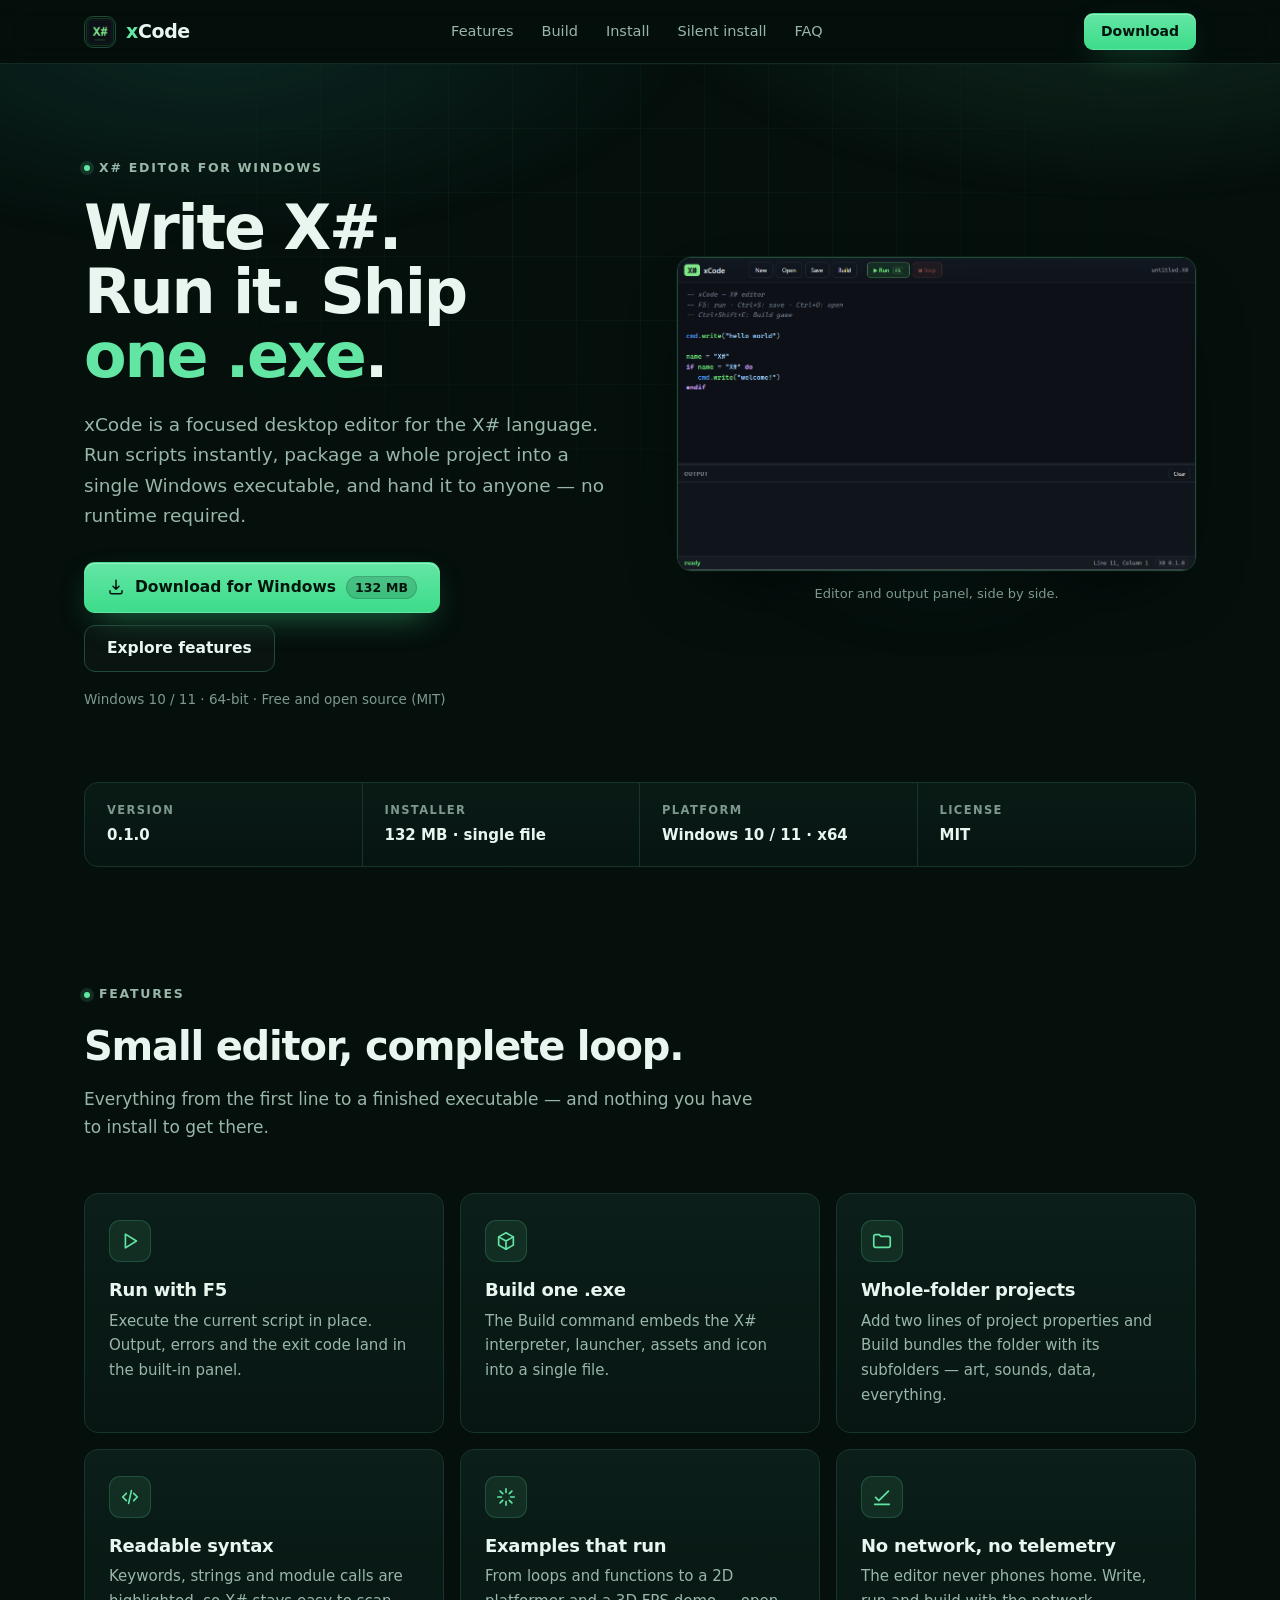
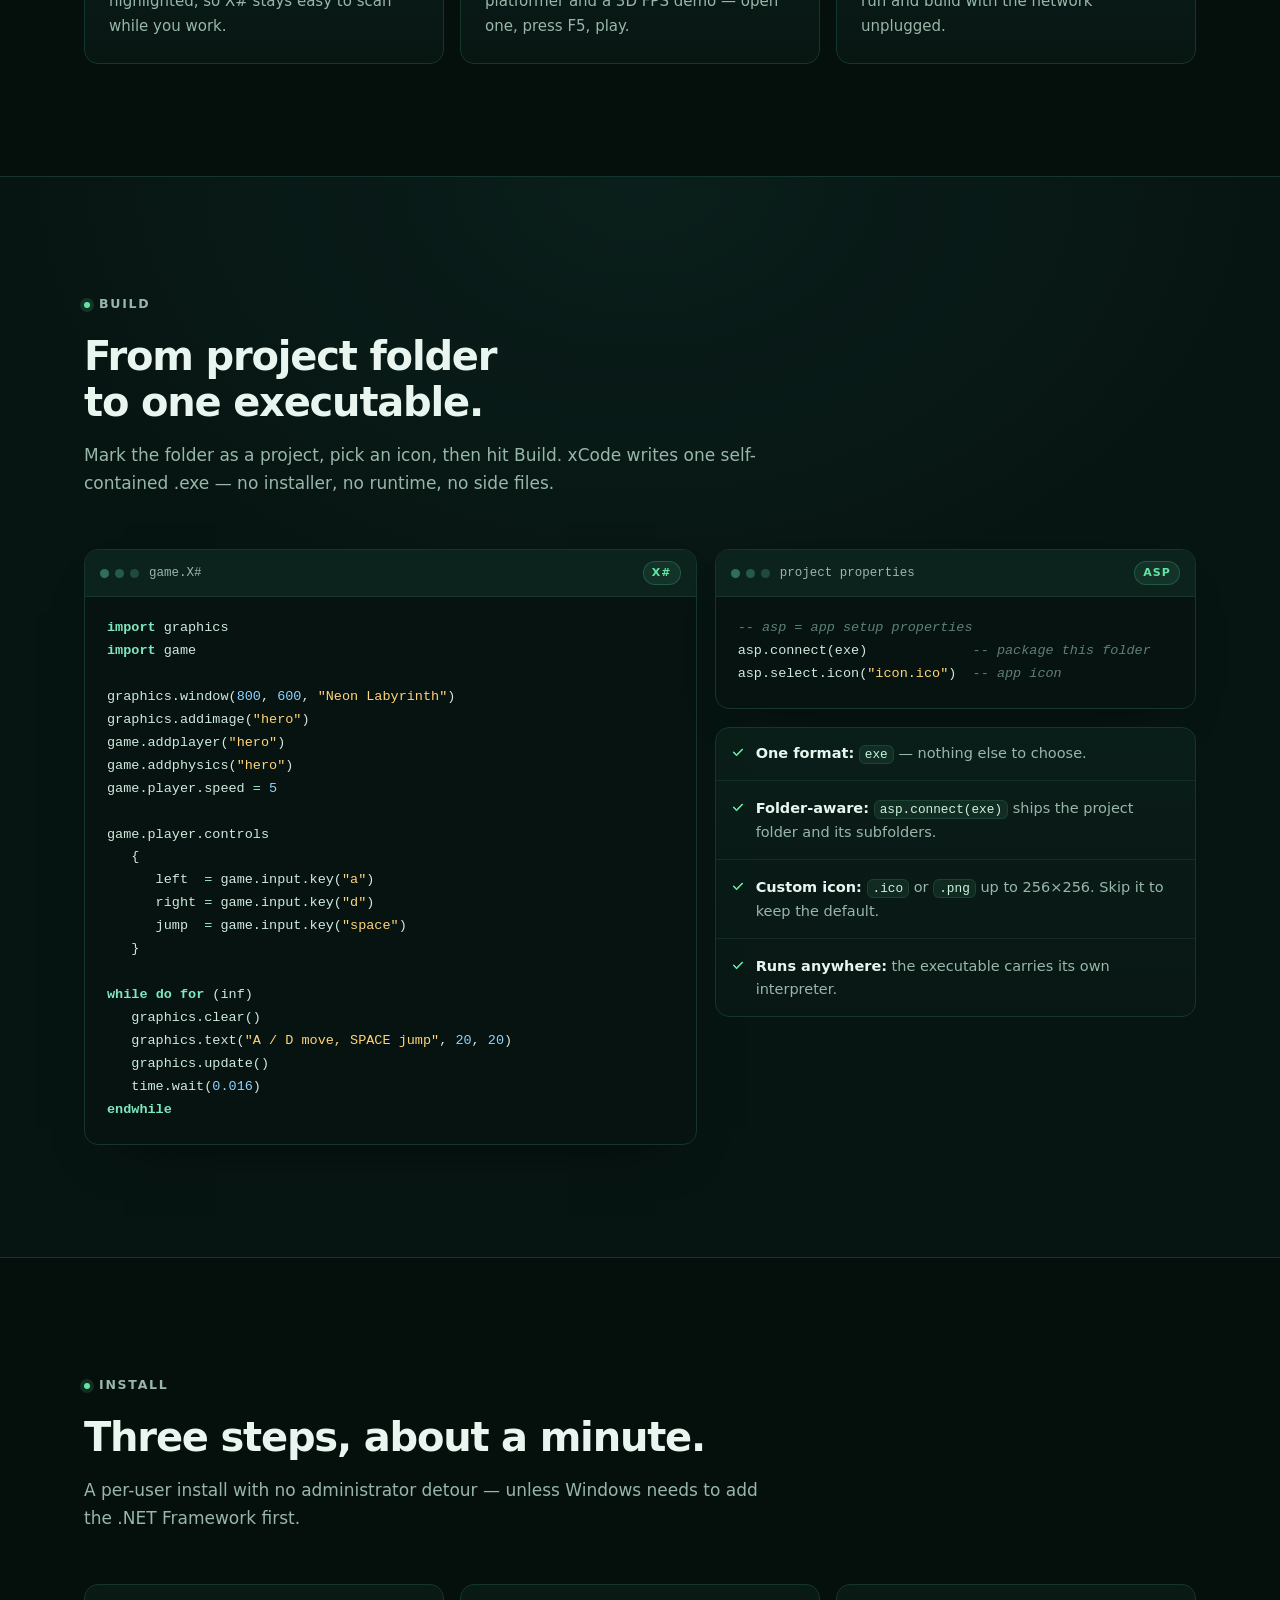
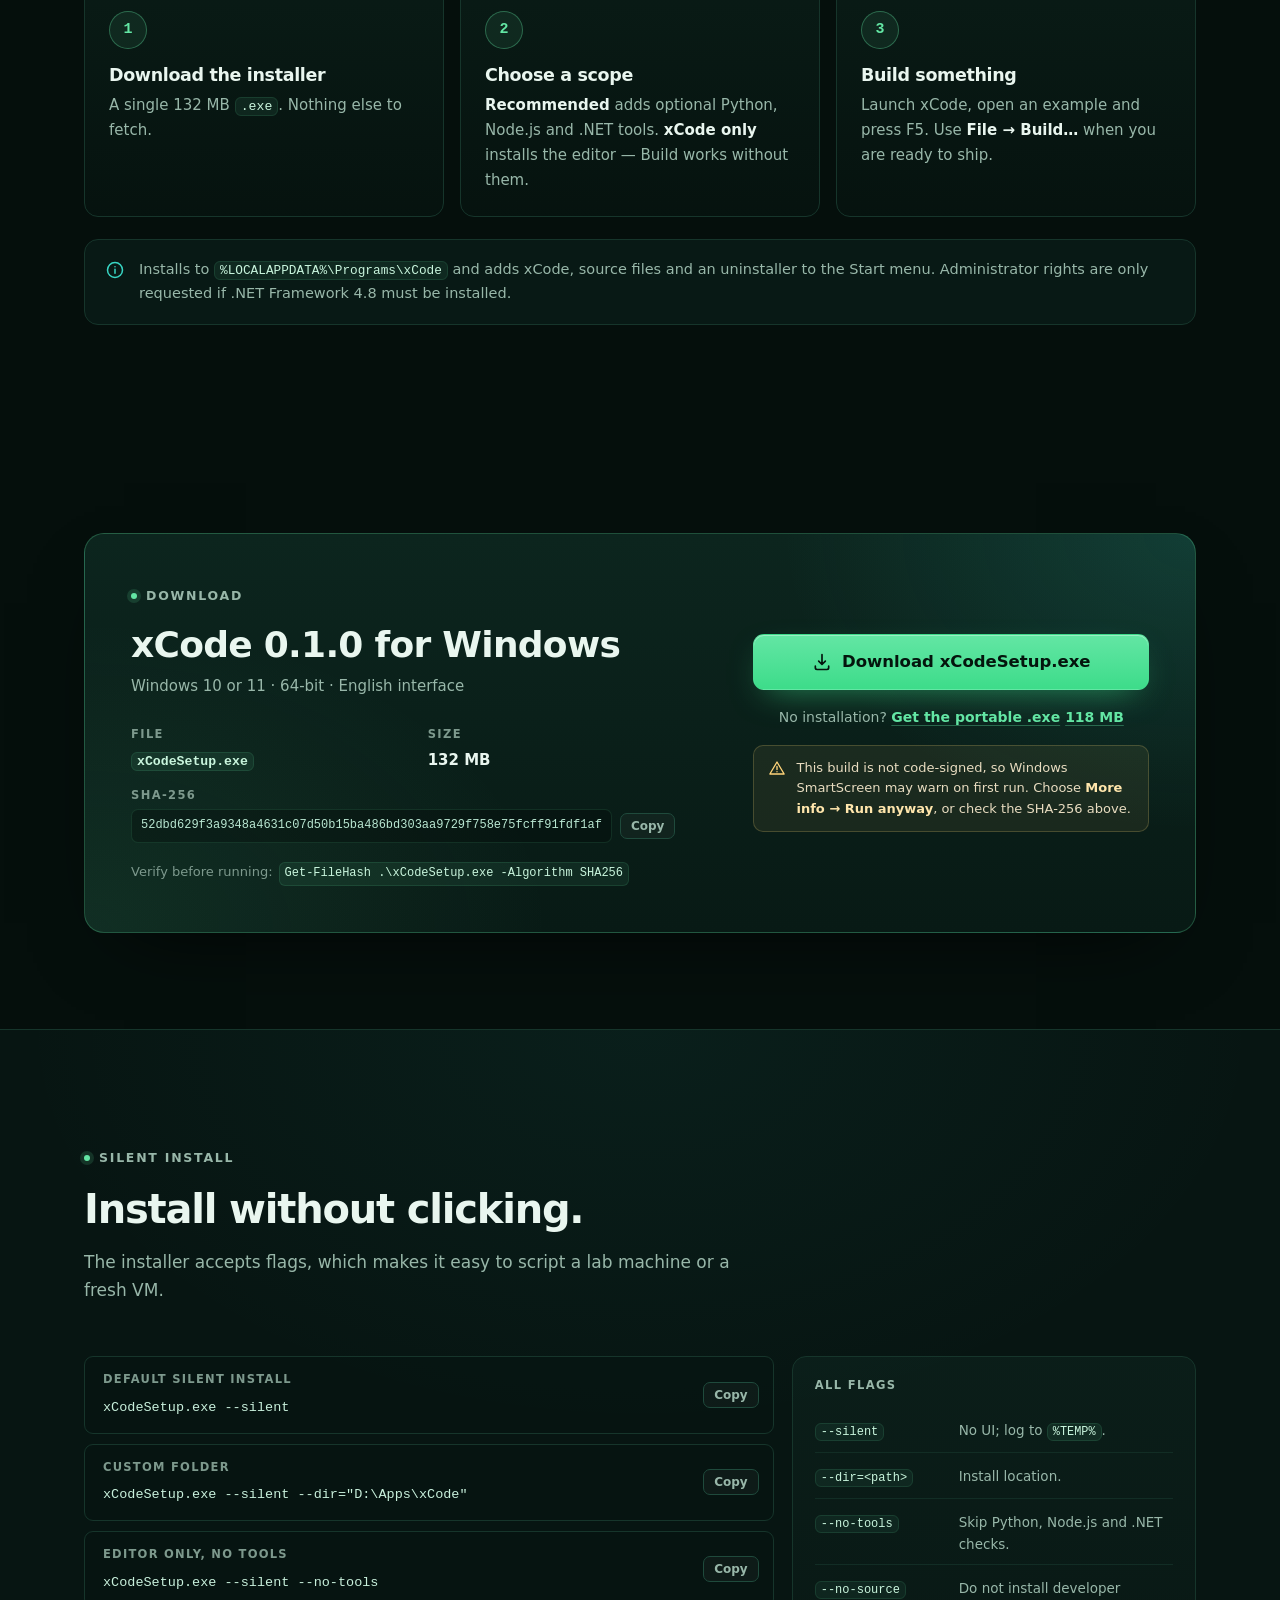
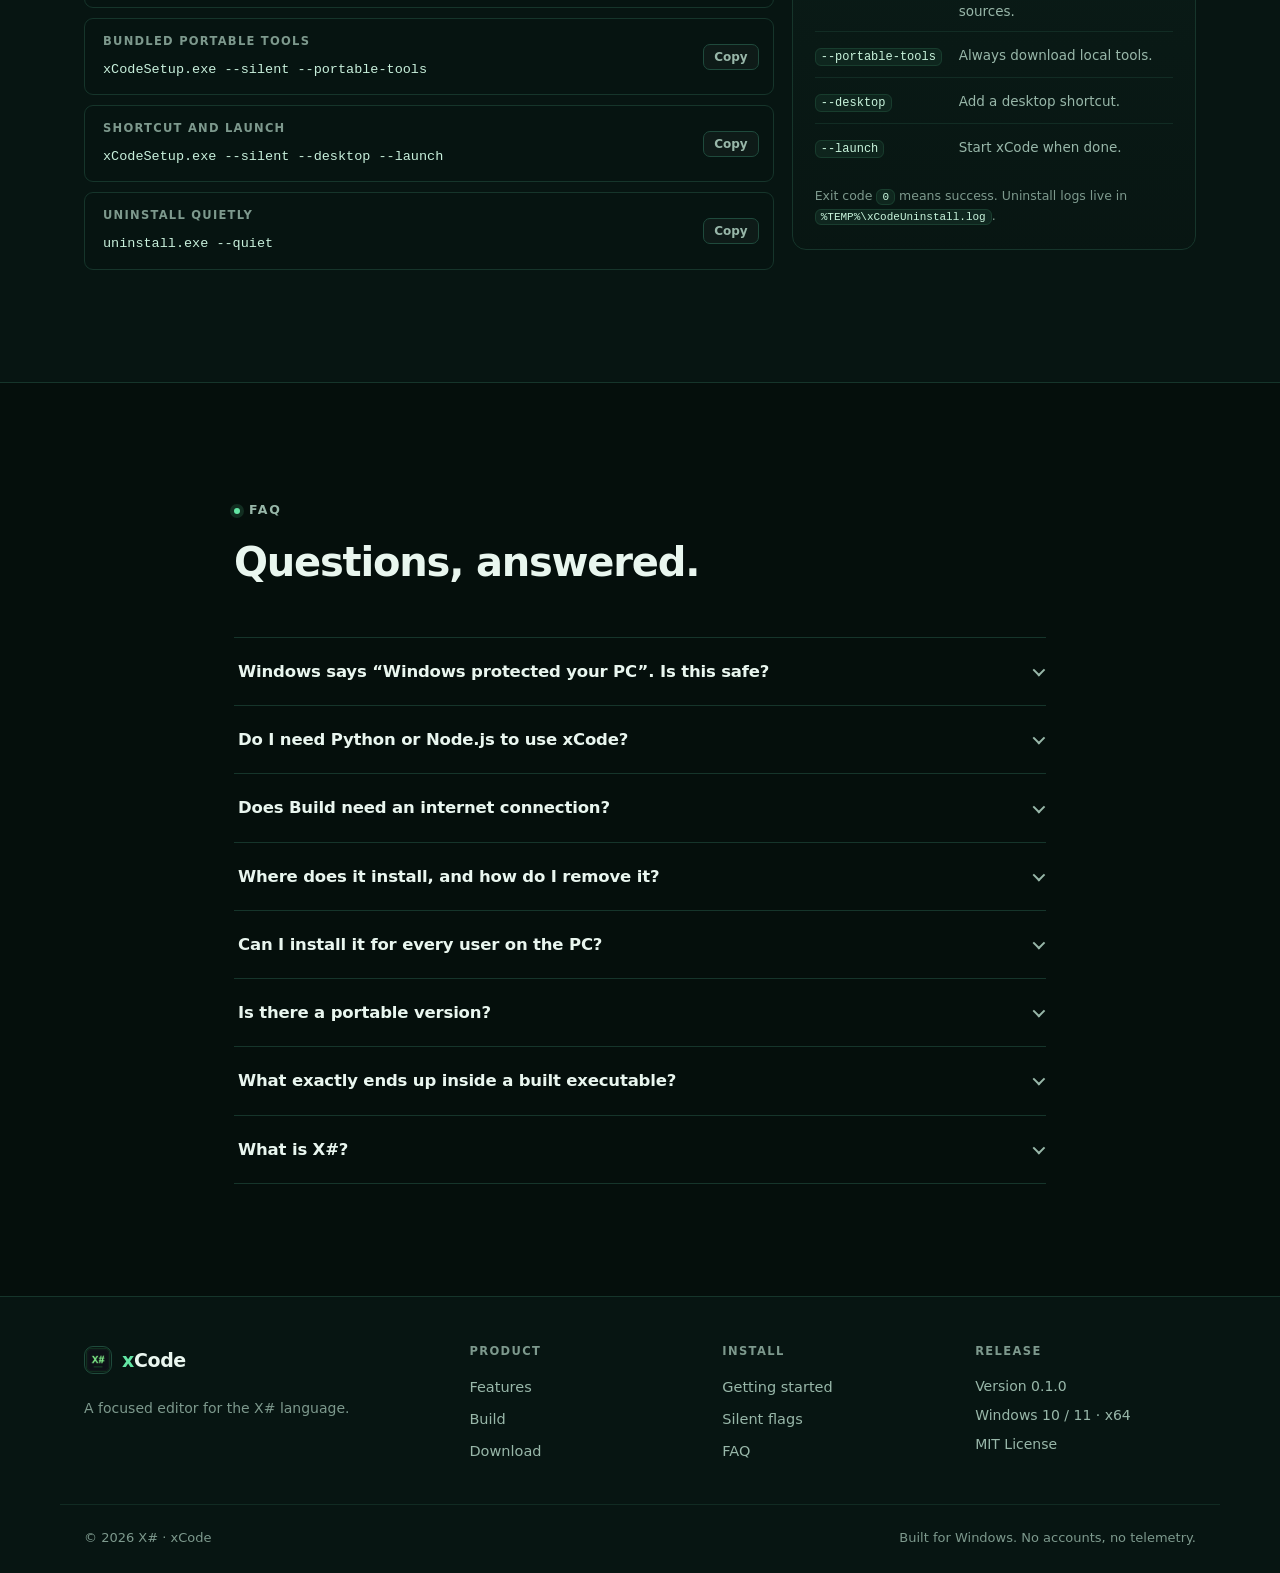
==== index.html @ 70f5d79a "xCode download site" ====
<!doctype html>
<html lang="en">
<head>
<meta charset="utf-8">
<meta name="viewport" content="width=device-width, initial-scale=1">
<title>xCode — The X# editor for Windows</title>
<meta name="description" content="xCode is a focused desktop editor for the X# language. Run scripts instantly and build a whole project into one self-contained Windows executable.">
<meta name="theme-color" content="#050f0c">
<meta name="color-scheme" content="dark">
<!-- Update these two values with every release; the page uses them when /api/release is not available. -->
<meta name="xcode-version" content="0.1.0">
<meta name="xcode-sha256" content="52dbd629f3a9348a4631c07d50b15ba486bd303aa9729f758e75fcff91fdf1af">
<meta property="og:type" content="website">
<meta property="og:title" content="xCode — The X# editor for Windows">
<meta property="og:description" content="Write X#. Run it. Ship one .exe. A focused editor with instant run, syntax highlighting and single-file builds.">
<meta property="og:image" content="https://xxmomentum12.github.io/xcode-site/assets/screenshot.png">
<meta property="og:url" content="https://xxmomentum12.github.io/xcode-site/">
<meta name="twitter:card" content="summary_large_image">
<link rel="icon" href="assets/icon.png" type="image/png">
<link rel="stylesheet" href="assets/styles.css">
<script src="assets/site.js" defer></script>
</head>
<body>
<a class="skip-link" href="#main">Skip to content</a>

<header class="site-header" id="top">
  <div class="wrap header-inner">
    <a class="brand" href="#top" aria-label="xCode, back to top">
      <img src="assets/icon.png" width="32" height="32" alt="" class="brand-icon">
      <span class="brand-name"><span class="brand-accent">x</span>Code</span>
    </a>

    <nav class="site-nav" id="site-nav" aria-label="Main">
      <a href="#features">Features</a>
      <a href="#build">Build</a>
      <a href="#install">Install</a>
      <a href="#cli">Silent install</a>
      <a href="#faq">FAQ</a>
    </nav>

    <div class="header-actions">
      <a class="btn btn-primary btn-small" href="#download">Download</a>
      <button class="nav-toggle" type="button" aria-expanded="false" aria-controls="site-nav" aria-label="Open menu">
        <svg width="22" height="22" viewBox="0 0 24 24" fill="none" stroke="currentColor" stroke-width="2" stroke-linecap="round" aria-hidden="true">
          <path d="M4 7h16M4 12h16M4 17h16"/>
        </svg>
      </button>
    </div>
  </div>
</header>

<main id="main">

  <section class="hero">
    <div class="hero-glow" aria-hidden="true"></div>
    <div class="wrap hero-grid">
      <div class="hero-copy">
        <p class="eyebrow"><span class="dot"></span> X# editor for Windows</p>
        <h1>Write X#. Run it. Ship <span class="accent">one .exe</span>.</h1>
        <p class="lede">
          xCode is a focused desktop editor for the X# language. Run scripts instantly,
          package a whole project into a single Windows executable, and hand it to
          anyone — no runtime required.
        </p>
        <div class="hero-actions">
          <a class="btn btn-primary" href="#download">
            <svg width="18" height="18" viewBox="0 0 24 24" fill="none" stroke="currentColor" stroke-width="2" stroke-linecap="round" stroke-linejoin="round" aria-hidden="true">
              <path d="M12 3v12m0 0 4-4m-4 4-4-4M4 17v2a2 2 0 0 0 2 2h12a2 2 0 0 0 2-2v-2"/>
            </svg>
            Download for Windows
            <span class="btn-meta" data-size="installer">132 MB</span>
          </a>
          <a class="btn btn-ghost" href="#features">Explore features</a>
        </div>
        <p class="hero-note">
          Windows 10 / 11 · 64-bit · Free and open source (MIT)
        </p>
      </div>

      <figure class="hero-visual">
        <img src="assets/screenshot.png?v=2" width="1083" height="655"
             alt="The xCode editor window with a script and the output panel">
        <figcaption>Editor and output panel, side by side.</figcaption>
      </figure>
    </div>

    <div class="wrap">
      <dl class="meta-strip">
        <div>
          <dt>Version</dt>
          <dd data-version>0.1.0</dd>
        </div>
        <div>
          <dt>Installer</dt>
          <dd><span data-size="installer">132 MB</span> · single file</dd>
        </div>
        <div>
          <dt>Platform</dt>
          <dd>Windows 10 / 11 · x64</dd>
        </div>
        <div>
          <dt>License</dt>
          <dd>MIT</dd>
        </div>
      </dl>
    </div>
  </section>

  <section class="section" id="features">
    <div class="wrap">
      <div class="section-head reveal">
        <p class="eyebrow"><span class="dot"></span> Features</p>
        <h2>Small editor, complete loop.</h2>
        <p class="section-sub">
          Everything from the first line to a finished executable — and nothing you
          have to install to get there.
        </p>
      </div>

      <div class="feature-grid">
        <article class="card reveal">
          <span class="card-icon" aria-hidden="true">
            <svg width="22" height="22" viewBox="0 0 24 24" fill="none" stroke="currentColor" stroke-width="1.8" stroke-linecap="round" stroke-linejoin="round">
              <path d="M7 4.5v15l12-7.5-12-7.5Z"/>
            </svg>
          </span>
          <h3>Run with F5</h3>
          <p>Execute the current script in place. Output, errors and the exit code land in the built-in panel.</p>
        </article>

        <article class="card reveal">
          <span class="card-icon" aria-hidden="true">
            <svg width="22" height="22" viewBox="0 0 24 24" fill="none" stroke="currentColor" stroke-width="1.8" stroke-linecap="round" stroke-linejoin="round">
              <path d="m12 3 8 4.5v9L12 21l-8-4.5v-9L12 3Z"/>
              <path d="m4 7.5 8 4.5 8-4.5M12 12v9"/>
            </svg>
          </span>
          <h3>Build one .exe</h3>
          <p>The Build command embeds the X# interpreter, launcher, assets and icon into a single file.</p>
        </article>

        <article class="card reveal">
          <span class="card-icon" aria-hidden="true">
            <svg width="22" height="22" viewBox="0 0 24 24" fill="none" stroke="currentColor" stroke-width="1.8" stroke-linecap="round" stroke-linejoin="round">
              <path d="M3 7a2 2 0 0 1 2-2h4l2 2h8a2 2 0 0 1 2 2v8a2 2 0 0 1-2 2H5a2 2 0 0 1-2-2V7Z"/>
            </svg>
          </span>
          <h3>Whole-folder projects</h3>
          <p>Add two lines of project properties and Build bundles the folder with its subfolders — art, sounds, data, everything.</p>
        </article>

        <article class="card reveal">
          <span class="card-icon" aria-hidden="true">
            <svg width="22" height="22" viewBox="0 0 24 24" fill="none" stroke="currentColor" stroke-width="1.8" stroke-linecap="round" stroke-linejoin="round">
              <path d="m8 8-4 4 4 4M16 8l4 4-4 4M13.5 5l-3 14"/>
            </svg>
          </span>
          <h3>Readable syntax</h3>
          <p>Keywords, strings and module calls are highlighted, so X# stays easy to scan while you work.</p>
        </article>

        <article class="card reveal">
          <span class="card-icon" aria-hidden="true">
            <svg width="22" height="22" viewBox="0 0 24 24" fill="none" stroke="currentColor" stroke-width="1.8" stroke-linecap="round" stroke-linejoin="round">
              <path d="M12 3v4M12 17v4M3 12h4M17 12h4M5.6 5.6l2.8 2.8M15.6 15.6l2.8 2.8M18.4 5.6l-2.8 2.8M8.4 15.6l-2.8 2.8"/>
            </svg>
          </span>
          <h3>Examples that run</h3>
          <p>From loops and functions to a 2D platformer and a 3D FPS demo — open one, press F5, play.</p>
        </article>

        <article class="card reveal">
          <span class="card-icon" aria-hidden="true">
            <svg width="22" height="22" viewBox="0 0 24 24" fill="none" stroke="currentColor" stroke-width="1.8" stroke-linecap="round" stroke-linejoin="round">
              <path d="M5 12.5 8.5 16 19 5.5"/>
              <path d="M4 20h16"/>
            </svg>
          </span>
          <h3>No network, no telemetry</h3>
          <p>The editor never phones home. Write, run and build with the network unplugged.</p>
        </article>
      </div>
    </div>
  </section>

  <section class="section section-alt" id="build">
    <div class="wrap">
      <div class="section-head reveal">
        <p class="eyebrow"><span class="dot"></span> Build</p>
        <h2>From project folder to one executable.</h2>
        <p class="section-sub">
          Mark the folder as a project, pick an icon, then hit Build. xCode writes one
          self-contained .exe — no installer, no runtime, no side files.
        </p>
      </div>

      <div class="build-grid">
        <div class="code-pane reveal">
          <div class="code-head">
            <span class="code-dots" aria-hidden="true"><i></i><i></i><i></i></span>
            <span class="code-name">game.X#</span>
            <span class="code-tag">X#</span>
          </div>
<pre class="code"><code><span class="tok-kw">import</span> graphics
<span class="tok-kw">import</span> game

graphics.window(<span class="tok-num">800</span>, <span class="tok-num">600</span>, <span class="tok-str">"Neon Labyrinth"</span>)
graphics.addimage(<span class="tok-str">"hero"</span>)
game.addplayer(<span class="tok-str">"hero"</span>)
game.addphysics(<span class="tok-str">"hero"</span>)
game.player.speed <span class="tok-op">=</span> <span class="tok-num">5</span>

game.player.controls
   {
      left  <span class="tok-op">=</span> game.input.key(<span class="tok-str">"a"</span>)
      right <span class="tok-op">=</span> game.input.key(<span class="tok-str">"d"</span>)
      jump  <span class="tok-op">=</span> game.input.key(<span class="tok-str">"space"</span>)
   }

<span class="tok-kw">while</span> <span class="tok-kw">do</span> <span class="tok-kw">for</span> (inf)
   graphics.clear()
   graphics.text(<span class="tok-str">"A / D move, SPACE jump"</span>, <span class="tok-num">20</span>, <span class="tok-num">20</span>)
   graphics.update()
   time.wait(<span class="tok-num">0.016</span>)
<span class="tok-kw">endwhile</span></code></pre>
        </div>

        <div class="build-side">
          <div class="code-pane reveal">
            <div class="code-head">
              <span class="code-dots" aria-hidden="true"><i></i><i></i><i></i></span>
              <span class="code-name">project properties</span>
              <span class="code-tag">asp</span>
            </div>
<pre class="code"><code><span class="tok-com">-- asp = app setup properties</span>
asp.connect(exe)             <span class="tok-com">-- package this folder</span>
asp.select.icon(<span class="tok-str">"icon.ico"</span>)  <span class="tok-com">-- app icon</span></code></pre>
          </div>

          <ul class="check-list reveal">
            <li><strong>One format:</strong> <code>exe</code> — nothing else to choose.</li>
            <li><strong>Folder-aware:</strong> <code>asp.connect(exe)</code> ships the project folder and its subfolders.</li>
            <li><strong>Custom icon:</strong> <code>.ico</code> or <code>.png</code> up to 256×256. Skip it to keep the default.</li>
            <li><strong>Runs anywhere:</strong> the executable carries its own interpreter.</li>
          </ul>
        </div>
      </div>
    </div>
  </section>

  <section class="section" id="install">
    <div class="wrap">
      <div class="section-head reveal">
        <p class="eyebrow"><span class="dot"></span> Install</p>
        <h2>Three steps, about a minute.</h2>
        <p class="section-sub">
          A per-user install with no administrator detour — unless Windows needs to add
          the .NET Framework first.
        </p>
      </div>

      <ol class="steps">
        <li class="step reveal">
          <span class="step-number">1</span>
          <h3>Download the installer</h3>
          <p>A single <span data-size="installer">132 MB</span> <code>.exe</code>. Nothing else to fetch.</p>
        </li>
        <li class="step reveal">
          <span class="step-number">2</span>
          <h3>Choose a scope</h3>
          <p><strong>Recommended</strong> adds optional Python, Node.js and .NET tools. <strong>xCode only</strong> installs the editor — Build works without them.</p>
        </li>
        <li class="step reveal">
          <span class="step-number">3</span>
          <h3>Build something</h3>
          <p>Launch xCode, open an example and press F5. Use <strong>File → Build…</strong> when you are ready to ship.</p>
        </li>
      </ol>

      <div class="callout reveal">
        <svg width="20" height="20" viewBox="0 0 24 24" fill="none" stroke="currentColor" stroke-width="1.8" stroke-linecap="round" stroke-linejoin="round" aria-hidden="true">
          <circle cx="12" cy="12" r="9"/>
          <path d="M12 11v5M12 8h.01"/>
        </svg>
        <p>
          Installs to <code>%LOCALAPPDATA%\Programs\xCode</code> and adds xCode,
          source files and an uninstaller to the Start menu. Administrator rights are
          only requested if .NET Framework 4.8 must be installed.
        </p>
      </div>
    </div>
  </section>

  <section class="section section-download" id="download">
    <div class="wrap">
      <div class="download-card reveal">
        <div class="download-main">
          <p class="eyebrow"><span class="dot"></span> Download</p>
          <h2>xCode <span data-version>0.1.0</span> for Windows</h2>
          <p class="download-sub">Windows 10 or 11 · 64-bit · English interface</p>

          <dl class="file-facts">
            <div>
              <dt>File</dt>
              <dd><code>xCodeSetup.exe</code></dd>
            </div>
            <div>
              <dt>Size</dt>
              <dd><span data-size="installer">132 MB</span></dd>
            </div>
            <div class="file-facts-wide">
              <dt>SHA-256</dt>
              <dd class="hash-row">
                <code id="sha-value" class="hash">Calculated by the local server…</code>
                <button class="copy" type="button" data-copy-target="sha-value" hidden>Copy</button>
              </dd>
            </div>
          </dl>

          <p class="verify">
            Verify before running:
            <code>Get-FileHash .\xCodeSetup.exe -Algorithm SHA256</code>
          </p>
        </div>

        <div class="download-actions">
          <a class="btn btn-primary btn-large" id="download-installer" href="https://github.com/xxmomentum12/xcode-site/releases/latest/download/xCodeSetup.exe" rel="noopener">
            <svg width="20" height="20" viewBox="0 0 24 24" fill="none" stroke="currentColor" stroke-width="2" stroke-linecap="round" stroke-linejoin="round" aria-hidden="true">
              <path d="M12 3v12m0 0 4-4m-4 4-4-4M4 17v2a2 2 0 0 0 2 2h12a2 2 0 0 0 2-2v-2"/>
            </svg>
            Download xCodeSetup.exe
          </a>
          <p class="download-alt">
            No installation?
            <a href="https://github.com/xxmomentum12/xcode-site/releases/latest/download/xCode-portable.exe" id="download-portable" rel="noopener">
              Get the portable .exe <span data-size="portable">118 MB</span>
            </a>
          </p>

          <div class="note note-warn">
            <svg width="18" height="18" viewBox="0 0 24 24" fill="none" stroke="currentColor" stroke-width="1.8" stroke-linecap="round" stroke-linejoin="round" aria-hidden="true">
              <path d="M12 4 2.5 20h19L12 4Z"/>
              <path d="M12 10v4M12 17h.01"/>
            </svg>
            <p>
              This build is not code-signed, so Windows SmartScreen may warn on first
              run. Choose <strong>More info → Run anyway</strong>, or check the SHA-256
              above.
            </p>
          </div>
        </div>
      </div>
    </div>
  </section>

  <section class="section section-alt" id="cli">
    <div class="wrap">
      <div class="section-head reveal">
        <p class="eyebrow"><span class="dot"></span> Silent install</p>
        <h2>Install without clicking.</h2>
        <p class="section-sub">
          The installer accepts flags, which makes it easy to script a lab machine or a
          fresh VM.
        </p>
      </div>

      <div class="cli-grid">
        <div class="cli-list reveal">
          <div class="cli-row">
            <div>
              <span class="cli-label">Default silent install</span>
              <code>xCodeSetup.exe --silent</code>
            </div>
            <button class="copy" type="button" data-copy="xCodeSetup.exe --silent">Copy</button>
          </div>
          <div class="cli-row">
            <div>
              <span class="cli-label">Custom folder</span>
              <code>xCodeSetup.exe --silent --dir="D:\Apps\xCode"</code>
            </div>
            <button class="copy" type="button" data-copy="xCodeSetup.exe --silent --dir=&quot;D:\Apps\xCode&quot;">Copy</button>
          </div>
          <div class="cli-row">
            <div>
              <span class="cli-label">Editor only, no tools</span>
              <code>xCodeSetup.exe --silent --no-tools</code>
            </div>
            <button class="copy" type="button" data-copy="xCodeSetup.exe --silent --no-tools">Copy</button>
          </div>
          <div class="cli-row">
            <div>
              <span class="cli-label">Bundled portable tools</span>
              <code>xCodeSetup.exe --silent --portable-tools</code>
            </div>
            <button class="copy" type="button" data-copy="xCodeSetup.exe --silent --portable-tools">Copy</button>
          </div>
          <div class="cli-row">
            <div>
              <span class="cli-label">Shortcut and launch</span>
              <code>xCodeSetup.exe --silent --desktop --launch</code>
            </div>
            <button class="copy" type="button" data-copy="xCodeSetup.exe --silent --desktop --launch">Copy</button>
          </div>
          <div class="cli-row">
            <div>
              <span class="cli-label">Uninstall quietly</span>
              <code>uninstall.exe --quiet</code>
            </div>
            <button class="copy" type="button" data-copy="uninstall.exe --quiet">Copy</button>
          </div>
        </div>

        <aside class="flags reveal" aria-labelledby="flags-title">
          <h3 id="flags-title">All flags</h3>
          <dl class="flag-list">
            <div><dt><code>--silent</code></dt><dd>No UI; log to <code>%TEMP%</code>.</dd></div>
            <div><dt><code>--dir=&lt;path&gt;</code></dt><dd>Install location.</dd></div>
            <div><dt><code>--no-tools</code></dt><dd>Skip Python, Node.js and .NET checks.</dd></div>
            <div><dt><code>--no-source</code></dt><dd>Do not install developer sources.</dd></div>
            <div><dt><code>--portable-tools</code></dt><dd>Always download local tools.</dd></div>
            <div><dt><code>--desktop</code></dt><dd>Add a desktop shortcut.</dd></div>
            <div><dt><code>--launch</code></dt><dd>Start xCode when done.</dd></div>
          </dl>
          <p class="flags-note">
            Exit code <code>0</code> means success. Uninstall logs live in
            <code>%TEMP%\xCodeUninstall.log</code>.
          </p>
        </aside>
      </div>
    </div>
  </section>

  <section class="section" id="faq">
    <div class="wrap wrap-narrow">
      <div class="section-head reveal">
        <p class="eyebrow"><span class="dot"></span> FAQ</p>
        <h2>Questions, answered.</h2>
      </div>

      <div class="faq-list reveal">
        <details class="faq-item">
          <summary>Windows says “Windows protected your PC”. Is this safe?</summary>
          <p>
            The executable is not code-signed, so SmartScreen treats a fresh download
            as unknown. Choose <strong>More info</strong> and then
            <strong>Run anyway</strong>. If you want certainty, compare the SHA-256
            shown above with your local file:
            <code>Get-FileHash .\xCodeSetup.exe -Algorithm SHA256</code>.
          </p>
        </details>

        <details class="faq-item">
          <summary>Do I need Python or Node.js to use xCode?</summary>
          <p>
            No. The editor can run and build X# projects on its own. Python, PyInstaller,
            Node.js and .NET are only needed to rebuild xCode from source — that is what
            the <strong>Recommended</strong> scope and the portable tools are for.
          </p>
        </details>

        <details class="faq-item">
          <summary>Does Build need an internet connection?</summary>
          <p>
            No. Everything required to build an executable ships inside the editor, and
            the editor itself never makes network requests.
          </p>
        </details>

        <details class="faq-item">
          <summary>Where does it install, and how do I remove it?</summary>
          <p>
            By default to <code>%LOCALAPPDATA%\Programs\xCode</code>. Uninstall from
            <strong>Settings → Apps → xCode</strong>, from the Start menu
            (<strong>xCode → Uninstall</strong>), or run
            <code>uninstall.exe --quiet</code>. All files, shortcuts, registry entries
            and PATH additions are removed.
          </p>
        </details>

        <details class="faq-item">
          <summary>Can I install it for every user on the PC?</summary>
          <p>
            xCode installs per user, by design, so it never needs elevation. Administrator
            rights are only requested when the .NET Framework 4.8 installer has to run.
          </p>
        </details>

        <details class="faq-item">
          <summary>Is there a portable version?</summary>
          <p>
            Yes. The portable executable runs without installing anything — useful for a
            USB stick. Get it from the download section.
          </p>
        </details>

        <details class="faq-item">
          <summary>What exactly ends up inside a built executable?</summary>
          <p>
            The X# interpreter, the Windows launcher, your project files and the icon you
            chose. With <code>asp.connect(exe)</code> the whole project folder and its
            subfolders are included, so images, sounds and data files travel with the game.
          </p>
        </details>

        <details class="faq-item">
          <summary>What is X#?</summary>
          <p>
            X# (X Sharp) is a small interpreted language with <code>.X#</code> source
            files and built-in modules for console output, files, graphics, game physics,
            sound and math. It is designed to be readable and to put a playable window on
            screen in a few lines.
          </p>
        </details>
      </div>
    </div>
  </section>

</main>

<footer class="site-footer">
  <div class="wrap footer-grid">
    <div class="footer-brand">
      <a class="brand" href="#top">
        <img src="assets/icon.png" width="28" height="28" alt="" class="brand-icon">
        <span class="brand-name"><span class="brand-accent">x</span>Code</span>
      </a>
      <p>A focused editor for the X# language.</p>
    </div>

    <nav class="footer-col" aria-label="Product">
      <h3>Product</h3>
      <a href="#features">Features</a>
      <a href="#build">Build</a>
      <a href="#download">Download</a>
    </nav>

    <nav class="footer-col" aria-label="Install">
      <h3>Install</h3>
      <a href="#install">Getting started</a>
      <a href="#cli">Silent flags</a>
      <a href="#faq">FAQ</a>
    </nav>

    <div class="footer-col">
      <h3>Release</h3>
      <p class="footer-meta">Version <span data-version>0.1.0</span></p>
      <p class="footer-meta">Windows 10 / 11 · x64</p>
      <p class="footer-meta">MIT License</p>
    </div>
  </div>

  <div class="wrap footer-bottom">
    <p>© <span id="year">2026</span> X# · xCode</p>
    <p>Built for Windows. No accounts, no telemetry.</p>
  </div>
</footer>

<div class="toast" id="toast" role="status" aria-live="polite"></div>
</body>
</html>
---- assets/styles.css ----
/* xCode download site — dark teal + mint, no external assets. */

:root {
  --bg: #050f0c;
  --bg-soft: #071512;
  --surface: #0a1c17;
  --surface-2: #0d241e;
  --border: #16352b;
  --border-strong: #1f4a3c;
  --text: #e9f6ef;
  --muted: #98b7a9;
  --muted-dim: #7d998d;
  --accent: #63e6a4;
  --accent-strong: #3ddc8a;
  --accent-ink: #04150d;
  --teal: #38d6c4;
  --warn: #ffd479;
  --danger: #ff9b8a;
  --radius-lg: 20px;
  --radius: 14px;
  --radius-sm: 9px;
  --shadow: 0 30px 80px -40px rgba(0, 0, 0, 0.9);
  --font-sans: system-ui, -apple-system, "Segoe UI", Roboto, "Helvetica Neue", Arial, sans-serif;
  --font-mono: ui-monospace, "Cascadia Code", "Cascadia Mono", Consolas, "SFMono-Regular", Menlo, monospace;
  --header-h: 64px;
  --wrap: 1160px;
}

*,
*::before,
*::after {
  box-sizing: border-box;
}

html {
  scroll-behavior: smooth;
  scroll-padding-top: calc(var(--header-h) + 18px);
  -webkit-text-size-adjust: 100%;
}

body {
  margin: 0;
  background: var(--bg);
  color: var(--text);
  font-family: var(--font-sans);
  font-size: 16.5px;
  line-height: 1.65;
  -webkit-font-smoothing: antialiased;
  overflow-x: hidden;
}

img {
  max-width: 100%;
  height: auto;
}

a {
  color: var(--accent);
  text-decoration-color: rgba(99, 230, 164, 0.35);
  text-underline-offset: 3px;
}

a:hover {
  text-decoration-color: var(--accent);
}

h1, h2, h3, h4 {
  margin: 0;
  line-height: 1.15;
  letter-spacing: -0.02em;
  font-weight: 650;
}

p {
  margin: 0;
}

code {
  font-family: var(--font-mono);
  font-size: 0.88em;
  background: rgba(99, 230, 164, 0.08);
  border: 1px solid rgba(99, 230, 164, 0.12);
  border-radius: 6px;
  padding: 1px 5px;
  color: #c9f5dd;
}

pre code {
  background: none;
  border: 0;
  padding: 0;
  color: inherit;
  font-size: inherit;
}

::selection {
  background: rgba(99, 230, 164, 0.32);
  color: #f4fffa;
}

:focus-visible {
  outline: 2px solid var(--accent);
  outline-offset: 3px;
  border-radius: 6px;
}

.skip-link {
  position: absolute;
  left: 16px;
  top: -60px;
  z-index: 100;
  padding: 10px 16px;
  background: var(--accent);
  color: var(--accent-ink);
  font-weight: 650;
  border-radius: 10px;
  text-decoration: none;
  transition: top 0.2s ease;
}

.skip-link:focus {
  top: 12px;
}

.wrap {
  width: 100%;
  max-width: var(--wrap);
  margin-inline: auto;
  padding-inline: 24px;
}

.wrap-narrow {
  max-width: 860px;
}

/* ---------- Header ---------- */

.site-header {
  position: sticky;
  top: 0;
  z-index: 50;
  height: var(--header-h);
  background: rgba(5, 15, 12, 0.78);
  backdrop-filter: blur(14px);
  -webkit-backdrop-filter: blur(14px);
  border-bottom: 1px solid rgba(22, 53, 43, 0.75);
}

.header-inner {
  display: flex;
  align-items: center;
  gap: 22px;
  height: 100%;
}

.brand {
  display: inline-flex;
  align-items: center;
  gap: 10px;
  text-decoration: none;
  color: var(--text);
  flex-shrink: 0;
}

.brand-icon {
  border-radius: 9px;
  border: 1px solid var(--border-strong);
}

.brand-name {
  font-size: 19px;
  font-weight: 680;
  letter-spacing: -0.02em;
}

.brand-accent {
  color: var(--accent);
}

.site-nav {
  display: flex;
  align-items: center;
  gap: 4px;
  margin-inline: auto;
}

.site-nav a {
  color: var(--muted);
  text-decoration: none;
  font-size: 14.5px;
  font-weight: 500;
  padding: 8px 12px;
  border-radius: 8px;
  transition: color 0.15s ease, background 0.15s ease;
}

.site-nav a:hover {
  color: var(--text);
  background: rgba(255, 255, 255, 0.04);
}

.header-actions {
  display: flex;
  align-items: center;
  gap: 10px;
}

.nav-toggle {
  display: none;
  align-items: center;
  justify-content: center;
  width: 40px;
  height: 40px;
  border-radius: 9px;
  border: 1px solid var(--border);
  background: transparent;
  color: var(--text);
  cursor: pointer;
}

.nav-toggle:hover {
  border-color: var(--border-strong);
  background: rgba(255, 255, 255, 0.03);
}

/* ---------- Buttons ---------- */

.btn {
  display: inline-flex;
  align-items: center;
  justify-content: center;
  gap: 10px;
  padding: 13px 22px;
  border-radius: 11px;
  border: 1px solid transparent;
  font-size: 15.5px;
  font-weight: 650;
  line-height: 1.2;
  text-decoration: none;
  cursor: pointer;
  white-space: nowrap;
  transition: transform 0.16s ease, box-shadow 0.16s ease, background 0.16s ease,
    border-color 0.16s ease, color 0.16s ease;
}

.btn-primary {
  background: linear-gradient(180deg, var(--accent) 0%, var(--accent-strong) 100%);
  color: var(--accent-ink);
  box-shadow: 0 12px 34px -14px rgba(61, 220, 138, 0.65), inset 0 1px 0 rgba(255, 255, 255, 0.35);
}

.btn-primary:hover {
  transform: translateY(-1px);
  box-shadow: 0 18px 44px -16px rgba(61, 220, 138, 0.75), inset 0 1px 0 rgba(255, 255, 255, 0.4);
}

.btn-primary:active {
  transform: translateY(0);
}

.btn-ghost {
  border-color: var(--border-strong);
  background: rgba(255, 255, 255, 0.02);
  color: var(--text);
}

.btn-ghost:hover {
  transform: translateY(-1px);
  border-color: rgba(99, 230, 164, 0.45);
  background: rgba(99, 230, 164, 0.06);
}

.btn-small {
  padding: 9px 16px;
  font-size: 14px;
  border-radius: 9px;
}

.btn-large {
  padding: 17px 28px;
  font-size: 16.5px;
  width: 100%;
}

.btn-meta {
  font-size: 12.5px;
  font-weight: 600;
  padding: 3px 8px;
  border-radius: 99px;
  background: rgba(4, 21, 13, 0.16);
  border: 1px solid rgba(4, 21, 13, 0.14);
  letter-spacing: 0.01em;
}

/* ---------- Hero ---------- */

.hero {
  position: relative;
  padding-block: clamp(48px, 7vw, 88px) 0;
  overflow: hidden;
}

.hero-glow {
  position: absolute;
  inset: -20% -10% auto -10%;
  height: 720px;
  background:
    radial-gradient(46% 42% at 22% 18%, rgba(56, 214, 196, 0.12), transparent 70%),
    radial-gradient(46% 46% at 82% 8%, rgba(99, 230, 164, 0.14), transparent 72%);
  pointer-events: none;
  filter: blur(10px);
}

.hero::after {
  content: "";
  position: absolute;
  inset: 0;
  background-image:
    linear-gradient(rgba(99, 230, 164, 0.045) 1px, transparent 1px),
    linear-gradient(90deg, rgba(99, 230, 164, 0.045) 1px, transparent 1px);
  background-size: 64px 64px;
  mask-image: radial-gradient(60% 55% at 50% 20%, #000 20%, transparent 78%);
  -webkit-mask-image: radial-gradient(60% 55% at 50% 20%, #000 20%, transparent 78%);
  pointer-events: none;
  z-index: 0;
}

.hero .wrap {
  position: relative;
  z-index: 1;
}

.hero-grid {
  display: grid;
  grid-template-columns: minmax(0, 1.02fr) minmax(0, 1fr);
  align-items: center;
  gap: clamp(32px, 5vw, 64px);
}

.eyebrow {
  display: inline-flex;
  align-items: center;
  gap: 9px;
  font-size: 12.5px;
  font-weight: 650;
  letter-spacing: 0.14em;
  text-transform: uppercase;
  color: var(--muted);
  margin-bottom: 18px;
}

.eyebrow .dot {
  width: 6px;
  height: 6px;
  border-radius: 50%;
  background: var(--accent);
  box-shadow: 0 0 0 4px rgba(99, 230, 164, 0.14);
}

.hero h1 {
  font-size: clamp(40px, 5.4vw, 62px);
  font-weight: 700;
  letter-spacing: -0.035em;
  line-height: 1.03;
  margin-bottom: 22px;
  text-wrap: balance;
}

.hero h1 .accent {
  color: var(--accent);
  white-space: nowrap;
}

.lede {
  font-size: clamp(16.5px, 1.5vw, 18.5px);
  color: var(--muted);
  max-width: 34em;
  margin-bottom: 30px;
}

.hero-actions {
  display: flex;
  flex-wrap: wrap;
  gap: 12px;
  margin-bottom: 16px;
}

.hero-note {
  font-size: 13.5px;
  color: var(--muted-dim);
}

.hero-visual {
  margin: 0;
  position: relative;
  isolation: isolate;
}

.hero-visual::before {
  content: "";
  position: absolute;
  inset: 8% 2% -6% 2%;
  background: radial-gradient(60% 60% at 50% 50%, rgba(56, 214, 196, 0.22), transparent 72%);
  filter: blur(42px);
  z-index: -1;
}

.hero-visual img {
  display: block;
  width: 100%;
  border-radius: var(--radius);
  border: 1px solid var(--border-strong);
  box-shadow: var(--shadow), 0 0 0 1px rgba(99, 230, 164, 0.05);
}

.hero-visual figcaption {
  margin-top: 12px;
  font-size: 13px;
  color: var(--muted-dim);
  text-align: center;
}

.meta-strip {
  display: grid;
  grid-template-columns: repeat(4, minmax(0, 1fr));
  gap: 0;
  margin: clamp(44px, 6vw, 72px) 0 0;
  border: 1px solid var(--border);
  border-radius: var(--radius);
  background: linear-gradient(180deg, rgba(10, 28, 23, 0.9), rgba(7, 21, 18, 0.9));
  overflow: hidden;
}

.meta-strip > div {
  padding: 18px 22px;
  border-right: 1px solid var(--border);
}

.meta-strip > div:last-child {
  border-right: 0;
}

.meta-strip dt {
  font-size: 11.5px;
  letter-spacing: 0.12em;
  text-transform: uppercase;
  color: var(--muted-dim);
  font-weight: 600;
  margin-bottom: 3px;
}

.meta-strip dd {
  margin: 0;
  font-size: 15px;
  font-weight: 600;
  color: var(--text);
}

/* ---------- Sections ---------- */

.section {
  padding-block: clamp(64px, 9vw, 112px);
  position: relative;
}

.section-alt {
  background:
    radial-gradient(70% 60% at 50% 0%, rgba(56, 214, 196, 0.05), transparent 70%),
    var(--bg-soft);
  border-block: 1px solid var(--border);
}

.section-head {
  max-width: 720px;
  margin-bottom: clamp(34px, 5vw, 52px);
}

.section-head h2 {
  font-size: clamp(28px, 3.6vw, 40px);
  letter-spacing: -0.03em;
  margin-bottom: 16px;
  text-wrap: balance;
}

.section-sub {
  color: var(--muted);
  font-size: 17px;
  max-width: 40em;
}

/* ---------- Feature cards ---------- */

.feature-grid {
  display: grid;
  grid-template-columns: repeat(3, minmax(0, 1fr));
  gap: 16px;
}

.card {
  background: linear-gradient(180deg, rgba(13, 36, 30, 0.72), rgba(9, 25, 21, 0.72));
  border: 1px solid var(--border);
  border-radius: var(--radius);
  padding: 26px 24px 24px;
  transition: transform 0.2s ease, border-color 0.2s ease, background 0.2s ease;
}

.card:hover {
  transform: translateY(-3px);
  border-color: rgba(99, 230, 164, 0.34);
  background: linear-gradient(180deg, rgba(16, 44, 36, 0.85), rgba(10, 28, 23, 0.85));
}

.card-icon {
  display: inline-flex;
  align-items: center;
  justify-content: center;
  width: 42px;
  height: 42px;
  border-radius: 11px;
  color: var(--accent);
  background: rgba(99, 230, 164, 0.09);
  border: 1px solid rgba(99, 230, 164, 0.18);
  margin-bottom: 18px;
}

.card h3 {
  font-size: 18px;
  margin-bottom: 8px;
  letter-spacing: -0.015em;
}

.card p {
  color: var(--muted);
  font-size: 15px;
}

/* ---------- Build / code ---------- */

.build-grid {
  display: grid;
  grid-template-columns: minmax(0, 1.12fr) minmax(0, 0.88fr);
  gap: 18px;
  align-items: start;
}

.build-side {
  display: grid;
  gap: 18px;
}

.code-pane {
  background: #061310;
  border: 1px solid var(--border);
  border-radius: var(--radius);
  overflow: hidden;
  box-shadow: 0 24px 60px -40px rgba(0, 0, 0, 0.95);
}

.code-head {
  display: flex;
  align-items: center;
  gap: 10px;
  padding: 11px 15px;
  background: rgba(13, 36, 30, 0.9);
  border-bottom: 1px solid var(--border);
}

.code-dots {
  display: inline-flex;
  gap: 6px;
}

.code-dots i {
  width: 9px;
  height: 9px;
  border-radius: 50%;
  background: #1e4b3c;
}

.code-dots i:first-child { background: #2f6f57; }
.code-dots i:nth-child(2) { background: #245a48; }

.code-name {
  font-family: var(--font-mono);
  font-size: 12.5px;
  color: var(--muted);
}

.code-tag {
  margin-left: auto;
  font-size: 11px;
  font-weight: 650;
  letter-spacing: 0.1em;
  text-transform: uppercase;
  color: var(--accent);
  padding: 2px 8px;
  border-radius: 99px;
  background: rgba(99, 230, 164, 0.09);
  border: 1px solid rgba(99, 230, 164, 0.2);
}

.code {
  margin: 0;
  padding: 20px 22px 22px;
  overflow-x: auto;
  font-family: var(--font-mono);
  font-size: 13.5px;
  line-height: 1.7;
  color: #cfeadd;
  tab-size: 3;
}

.code::-webkit-scrollbar {
  height: 10px;
}

.code::-webkit-scrollbar-thumb {
  background: var(--border-strong);
  border-radius: 99px;
}

.tok-kw { color: #7ee7c0; font-weight: 600; }
.tok-str { color: #ffd479; }
.tok-num { color: #8fd3ff; }
.tok-com { color: #5d8074; font-style: italic; }
.tok-op { color: #9fe8c9; }

.check-list {
  list-style: none;
  margin: 0;
  padding: 0;
  display: grid;
  gap: 2px;
  background: linear-gradient(180deg, rgba(13, 36, 30, 0.6), rgba(9, 25, 21, 0.6));
  border: 1px solid var(--border);
  border-radius: var(--radius);
  overflow: hidden;
}

.check-list li {
  position: relative;
  padding: 14px 18px 14px 40px;
  font-size: 14.5px;
  color: var(--muted);
  border-bottom: 1px solid rgba(22, 53, 43, 0.7);
}

.check-list li:last-child {
  border-bottom: 0;
}

.check-list li::before {
  content: "";
  position: absolute;
  left: 17px;
  top: 20px;
  width: 10px;
  height: 6px;
  border-left: 2px solid var(--accent);
  border-bottom: 2px solid var(--accent);
  transform: rotate(-45deg);
  border-radius: 1px;
}

.check-list strong {
  color: var(--text);
  font-weight: 600;
}

/* ---------- Steps ---------- */

.steps {
  list-style: none;
  counter-reset: step;
  display: grid;
  grid-template-columns: repeat(3, minmax(0, 1fr));
  gap: 16px;
  margin: 0;
  padding: 0;
}

.step {
  position: relative;
  padding: 26px 24px 24px;
  border: 1px solid var(--border);
  border-radius: var(--radius);
  background: linear-gradient(180deg, rgba(13, 36, 30, 0.55), rgba(7, 21, 18, 0.55));
}

.step-number {
  display: inline-flex;
  align-items: center;
  justify-content: center;
  width: 38px;
  height: 38px;
  border-radius: 50%;
  border: 1px solid rgba(99, 230, 164, 0.35);
  background: rgba(99, 230, 164, 0.08);
  color: var(--accent);
  font-family: var(--font-mono);
  font-size: 15px;
  font-weight: 600;
  margin-bottom: 16px;
}

.step h3 {
  font-size: 17.5px;
  margin-bottom: 8px;
}

.step p {
  color: var(--muted);
  font-size: 15px;
}

.step strong {
  color: var(--text);
}

.callout {
  display: flex;
  gap: 14px;
  align-items: flex-start;
  margin-top: 22px;
  padding: 18px 20px;
  border: 1px solid var(--border);
  border-radius: var(--radius);
  background: rgba(56, 214, 196, 0.05);
  color: var(--muted);
  font-size: 14.5px;
}

.callout svg {
  color: var(--teal);
  flex-shrink: 0;
  margin-top: 2px;
}

/* ---------- Download ---------- */

.section-download {
  padding-block: clamp(56px, 8vw, 96px);
}

.download-card {
  display: grid;
  grid-template-columns: minmax(0, 1.3fr) minmax(0, 0.9fr);
  gap: clamp(28px, 4vw, 56px);
  padding: clamp(28px, 4vw, 46px);
  border-radius: var(--radius-lg);
  border: 1px solid rgba(99, 230, 164, 0.26);
  background:
    radial-gradient(60% 120% at 100% 0%, rgba(56, 214, 196, 0.14), transparent 62%),
    radial-gradient(70% 130% at 0% 100%, rgba(99, 230, 164, 0.1), transparent 60%),
    linear-gradient(180deg, #0c251e, #081a15);
  box-shadow: var(--shadow);
}

.download-main h2 {
  font-size: clamp(26px, 3.2vw, 36px);
  margin-bottom: 8px;
}

.download-sub {
  color: var(--muted);
  font-size: 15px;
  margin-bottom: 26px;
}

.file-facts {
  display: grid;
  grid-template-columns: repeat(2, minmax(0, 1fr));
  gap: 14px 22px;
  margin: 0 0 18px;
}

.file-facts > div {
  min-width: 0;
}

.file-facts-wide {
  grid-column: 1 / -1;
}

.file-facts dt {
  font-size: 11.5px;
  letter-spacing: 0.12em;
  text-transform: uppercase;
  color: var(--muted-dim);
  font-weight: 600;
  margin-bottom: 4px;
}

.file-facts dd {
  margin: 0;
  font-size: 15px;
  font-weight: 600;
}

.hash-row {
  display: flex;
  align-items: center;
  gap: 8px;
  flex-wrap: wrap;
}

.hash {
  display: inline-block;
  max-width: 100%;
  overflow-wrap: anywhere;
  font-size: 12px;
  font-weight: 500;
  color: #b9e7d2;
  background: rgba(0, 0, 0, 0.25);
  padding: 6px 9px;
  border-radius: 7px;
}

.verify {
  font-size: 13px;
  color: var(--muted-dim);
  display: flex;
  flex-wrap: wrap;
  gap: 6px;
  align-items: baseline;
}

.verify code {
  font-size: 12px;
}

.download-actions {
  display: flex;
  flex-direction: column;
  justify-content: center;
  gap: 16px;
}

.download-alt {
  text-align: center;
  font-size: 14px;
  color: var(--muted);
}

.download-alt a {
  display: inline-flex;
  align-items: baseline;
  gap: 5px;
  font-weight: 600;
}

.note {
  display: flex;
  gap: 10px;
  align-items: flex-start;
  font-size: 13px;
  line-height: 1.55;
  border-radius: 10px;
  padding: 12px 14px;
}

.note p {
  color: inherit;
}

.note-warn {
  color: #e8dcc0;
  background: rgba(255, 212, 121, 0.07);
  border: 1px solid rgba(255, 212, 121, 0.2);
}

.note-warn svg {
  color: var(--warn);
  flex-shrink: 0;
  margin-top: 1px;
}

.note-warn strong {
  color: #ffe6ac;
}

.copy {
  flex-shrink: 0;
  font-family: var(--font-sans);
  font-size: 12px;
  font-weight: 600;
  color: var(--muted);
  background: rgba(255, 255, 255, 0.03);
  border: 1px solid var(--border-strong);
  border-radius: 7px;
  padding: 5px 10px;
  cursor: pointer;
  transition: color 0.15s ease, border-color 0.15s ease, background 0.15s ease;
}

.copy:hover {
  color: var(--accent);
  border-color: rgba(99, 230, 164, 0.45);
  background: rgba(99, 230, 164, 0.07);
}

.copy.is-copied {
  color: var(--accent);
  border-color: rgba(99, 230, 164, 0.55);
}

/* ---------- CLI ---------- */

.cli-grid {
  display: grid;
  grid-template-columns: minmax(0, 1.45fr) minmax(0, 0.85fr);
  gap: 18px;
  align-items: start;
}

.cli-list {
  display: grid;
  gap: 10px;
}

.cli-row {
  display: flex;
  align-items: center;
  justify-content: space-between;
  gap: 16px;
  padding: 13px 14px 13px 18px;
  border: 1px solid var(--border);
  border-radius: var(--radius-sm);
  background: rgba(7, 21, 18, 0.7);
}

.cli-label {
  display: block;
  font-size: 11.5px;
  letter-spacing: 0.11em;
  text-transform: uppercase;
  color: var(--muted-dim);
  font-weight: 600;
  margin-bottom: 3px;
}

.cli-row code {
  background: none;
  border: 0;
  padding: 0;
  font-size: 13.5px;
  color: #c8f0dc;
  overflow-wrap: anywhere;
}

.flags {
  border: 1px solid var(--border);
  border-radius: var(--radius);
  padding: 22px;
  background: linear-gradient(180deg, rgba(13, 36, 30, 0.6), rgba(8, 23, 19, 0.6));
}

.flags h3 {
  margin-bottom: 14px;
  color: var(--muted);
  text-transform: uppercase;
  font-size: 11.5px;
  letter-spacing: 0.12em;
}

.flag-list {
  margin: 0;
  display: grid;
  gap: 0;
}

.flag-list > div {
  display: grid;
  grid-template-columns: 132px minmax(0, 1fr);
  gap: 12px;
  padding: 9px 0;
  border-bottom: 1px solid rgba(22, 53, 43, 0.7);
  align-items: baseline;
}

.flag-list > div:last-child {
  border-bottom: 0;
}

.flag-list dt {
  margin: 0;
}

.flag-list dt code {
  font-size: 12px;
  background: rgba(99, 230, 164, 0.06);
}

.flag-list dd {
  margin: 0;
  font-size: 13.5px;
  color: var(--muted);
}

.flags-note {
  margin-top: 16px;
  font-size: 12.5px;
  color: var(--muted-dim);
  line-height: 1.6;
}

/* ---------- FAQ ---------- */

.faq-list {
  border-top: 1px solid var(--border);
}

.faq-item {
  border-bottom: 1px solid var(--border);
}

.faq-item summary {
  display: flex;
  align-items: center;
  justify-content: space-between;
  gap: 20px;
  padding: 20px 4px;
  cursor: pointer;
  font-size: 16.5px;
  font-weight: 600;
  color: var(--text);
  list-style: none;
  letter-spacing: -0.01em;
}

.faq-item summary::-webkit-details-marker {
  display: none;
}

.faq-item summary::after {
  content: "";
  width: 9px;
  height: 9px;
  flex-shrink: 0;
  border-right: 2px solid var(--muted);
  border-bottom: 2px solid var(--muted);
  transform: rotate(45deg) translateY(-2px);
  transition: transform 0.2s ease, border-color 0.2s ease;
}

.faq-item[open] summary::after {
  transform: rotate(225deg) translateY(-2px);
  border-color: var(--accent);
}

.faq-item summary:hover {
  color: var(--accent);
}

.faq-item p {
  padding: 0 4px 22px;
  color: var(--muted);
  font-size: 15.5px;
  max-width: 66ch;
}

/* ---------- Footer ---------- */

.site-footer {
  border-top: 1px solid var(--border);
  background: var(--bg-soft);
  padding-block: 48px 26px;
}

.footer-grid {
  display: grid;
  grid-template-columns: minmax(0, 1.6fr) repeat(3, minmax(0, 1fr));
  gap: 32px;
  padding-bottom: 36px;
}

.footer-brand p {
  margin-top: 14px;
  color: var(--muted-dim);
  font-size: 14px;
  max-width: 24em;
}

.footer-col h3 {
  font-size: 11.5px;
  letter-spacing: 0.12em;
  text-transform: uppercase;
  color: var(--muted-dim);
  margin-bottom: 14px;
  font-weight: 600;
}

.footer-col a {
  display: block;
  color: var(--muted);
  text-decoration: none;
  font-size: 14.5px;
  padding: 4px 0;
}

.footer-col a:hover {
  color: var(--accent);
}

.footer-meta {
  color: var(--muted);
  font-size: 14px;
  padding: 3px 0;
}

.footer-bottom {
  display: flex;
  justify-content: space-between;
  gap: 16px;
  flex-wrap: wrap;
  padding-top: 22px;
  border-top: 1px solid rgba(22, 53, 43, 0.7);
  color: var(--muted-dim);
  font-size: 13px;
}

/* ---------- Toast ---------- */

.toast {
  position: fixed;
  left: 50%;
  bottom: 26px;
  transform: translate(-50%, 16px);
  z-index: 80;
  padding: 10px 18px;
  border-radius: 99px;
  background: #0f2c24;
  border: 1px solid rgba(99, 230, 164, 0.4);
  color: var(--accent);
  font-size: 13.5px;
  font-weight: 600;
  opacity: 0;
  pointer-events: none;
  transition: opacity 0.2s ease, transform 0.2s ease;
  box-shadow: 0 16px 40px -18px rgba(0, 0, 0, 0.9);
}

.toast.show {
  opacity: 1;
  transform: translate(-50%, 0);
}

/* ---------- Reveal ---------- */

.reveal {
  opacity: 0;
  transform: translateY(16px);
  transition: opacity 0.6s ease, transform 0.6s cubic-bezier(0.22, 0.61, 0.36, 1);
}

.reveal.is-visible {
  opacity: 1;
  transform: none;
}

/* ---------- Responsive ---------- */

@media (max-width: 1000px) {
  .hero-grid {
    grid-template-columns: minmax(0, 1fr);
    gap: 42px;
  }

  .hero-copy {
    max-width: 640px;
  }

  .hero-visual {
    max-width: 720px;
  }

  .feature-grid {
    grid-template-columns: repeat(2, minmax(0, 1fr));
  }

  .build-grid,
  .download-card,
  .cli-grid {
    grid-template-columns: minmax(0, 1fr);
  }

  .download-actions {
    justify-content: flex-start;
  }

  .footer-grid {
    grid-template-columns: repeat(2, minmax(0, 1fr));
    gap: 28px;
  }
}

@media (max-width: 860px) {
  :root {
    --header-h: 60px;
  }

  .site-nav {
    position: absolute;
    top: var(--header-h);
    left: 0;
    right: 0;
    display: none;
    flex-direction: column;
    align-items: stretch;
    gap: 2px;
    margin: 0;
    padding: 10px 16px 16px;
    background: rgba(6, 18, 15, 0.98);
    border-bottom: 1px solid var(--border);
    box-shadow: 0 30px 60px -30px rgba(0, 0, 0, 0.9);
  }

  .site-nav.is-open {
    display: flex;
  }

  .site-nav a {
    padding: 12px 14px;
    font-size: 15.5px;
  }

  .nav-toggle {
    display: inline-flex;
  }

  .header-actions .btn {
    display: none;
  }

  .header-inner {
    justify-content: space-between;
  }

  .meta-strip {
    grid-template-columns: repeat(2, minmax(0, 1fr));
  }

  .meta-strip > div:nth-child(2) {
    border-right: 0;
  }

  .meta-strip > div:nth-child(-n + 2) {
    border-bottom: 1px solid var(--border);
  }

  .steps {
    grid-template-columns: minmax(0, 1fr);
  }
}

@media (max-width: 640px) {
  body {
    font-size: 16px;
  }

  .wrap {
    padding-inline: 18px;
  }

  .hero {
    padding-top: 38px;
  }

  .hero-actions {
    flex-direction: column;
    align-items: stretch;
  }

  .hero-actions .btn {
    width: 100%;
  }

  .feature-grid {
    grid-template-columns: minmax(0, 1fr);
  }

  .file-facts {
    grid-template-columns: minmax(0, 1fr);
  }

  .flag-list > div {
    grid-template-columns: minmax(0, 1fr);
    gap: 2px;
  }

  .footer-grid {
    grid-template-columns: minmax(0, 1fr);
  }

  .footer-bottom {
    flex-direction: column;
    gap: 6px;
  }

  .cli-row {
    flex-direction: column;
    align-items: stretch;
    gap: 10px;
  }

  .cli-row .copy {
    align-self: flex-start;
  }

  .download-card {
    padding: 24px 20px;
  }
}

@media (prefers-reduced-motion: reduce) {
  html {
    scroll-behavior: auto;
  }

  *,
  *::before,
  *::after {
    animation-duration: 0.001ms !important;
    animation-iteration-count: 1 !important;
    transition-duration: 0.001ms !important;
  }

  .reveal {
    opacity: 1;
    transform: none;
  }
}

@media print {
  .site-header,
  .hero-glow,
  .hero-visual,
  .download-actions,
  .toast {
    display: none !important;
  }

  body {
    background: #fff;
    color: #111;
  }
}
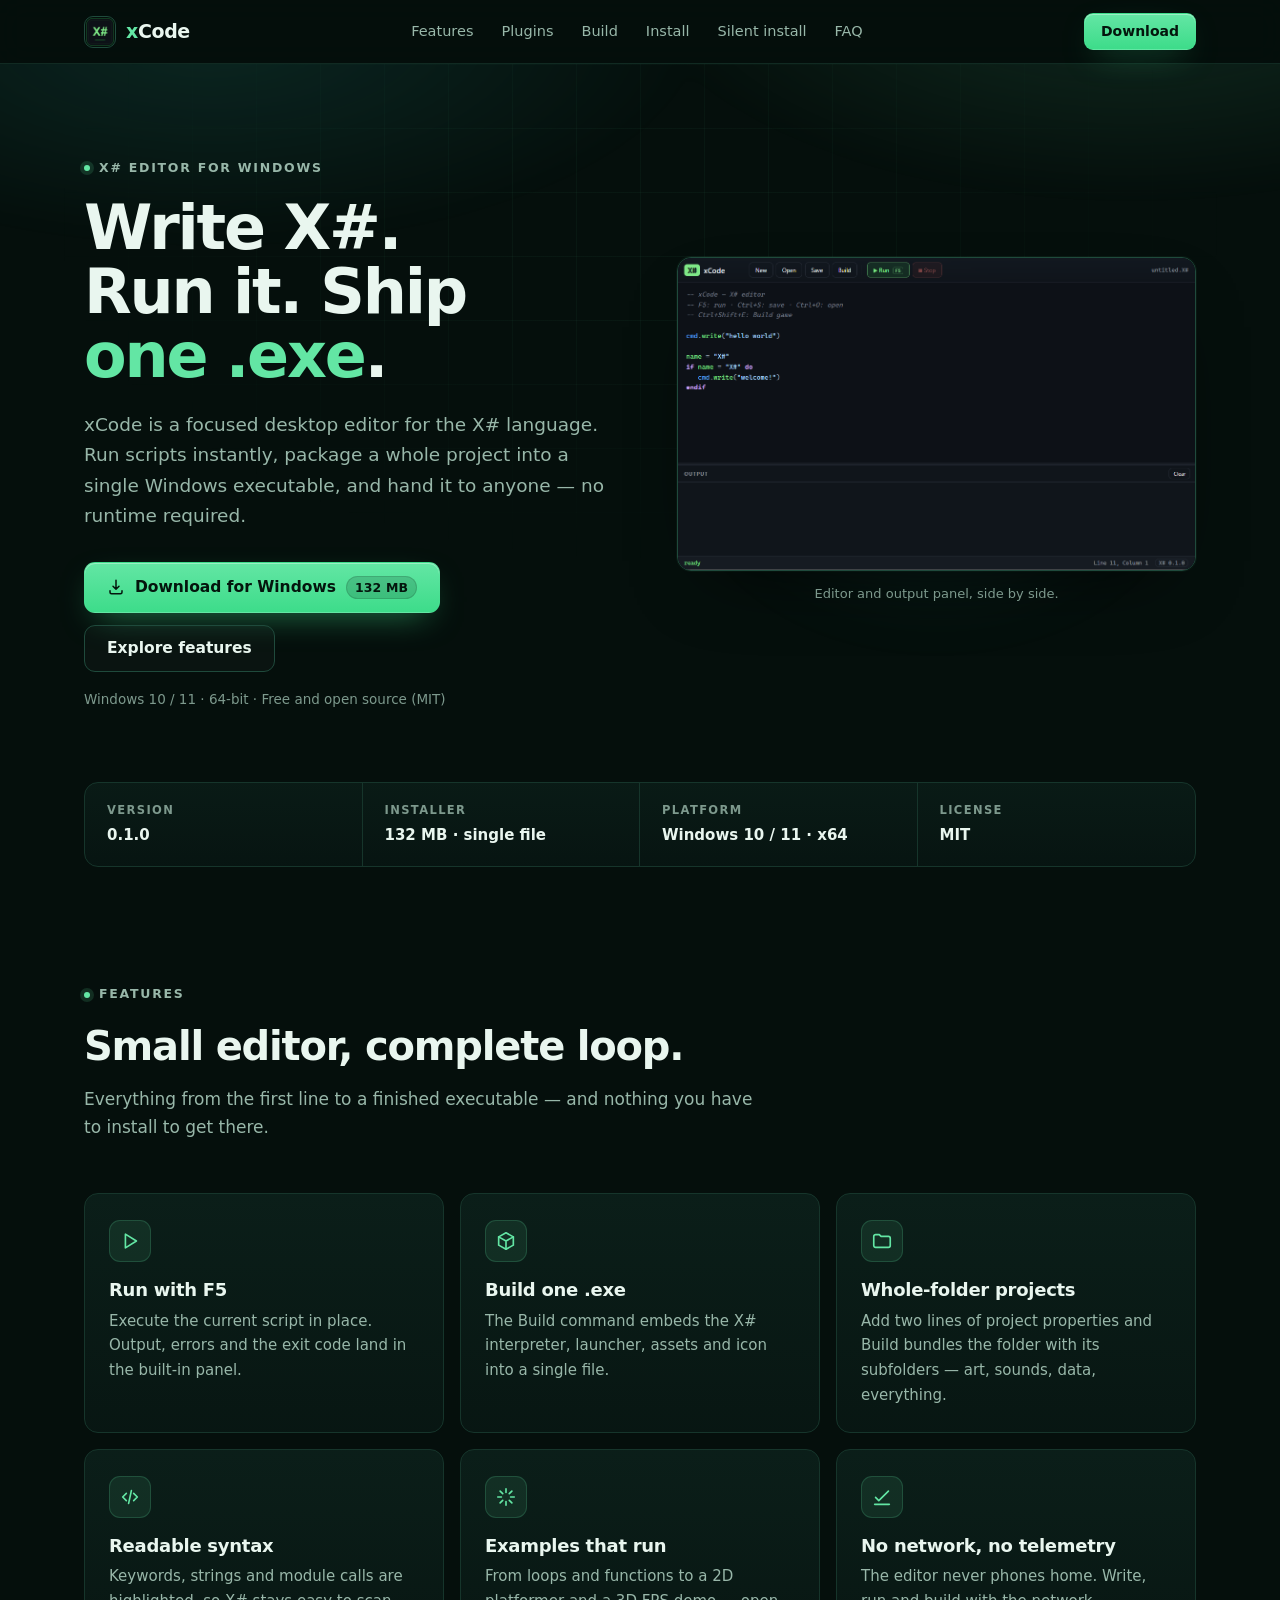
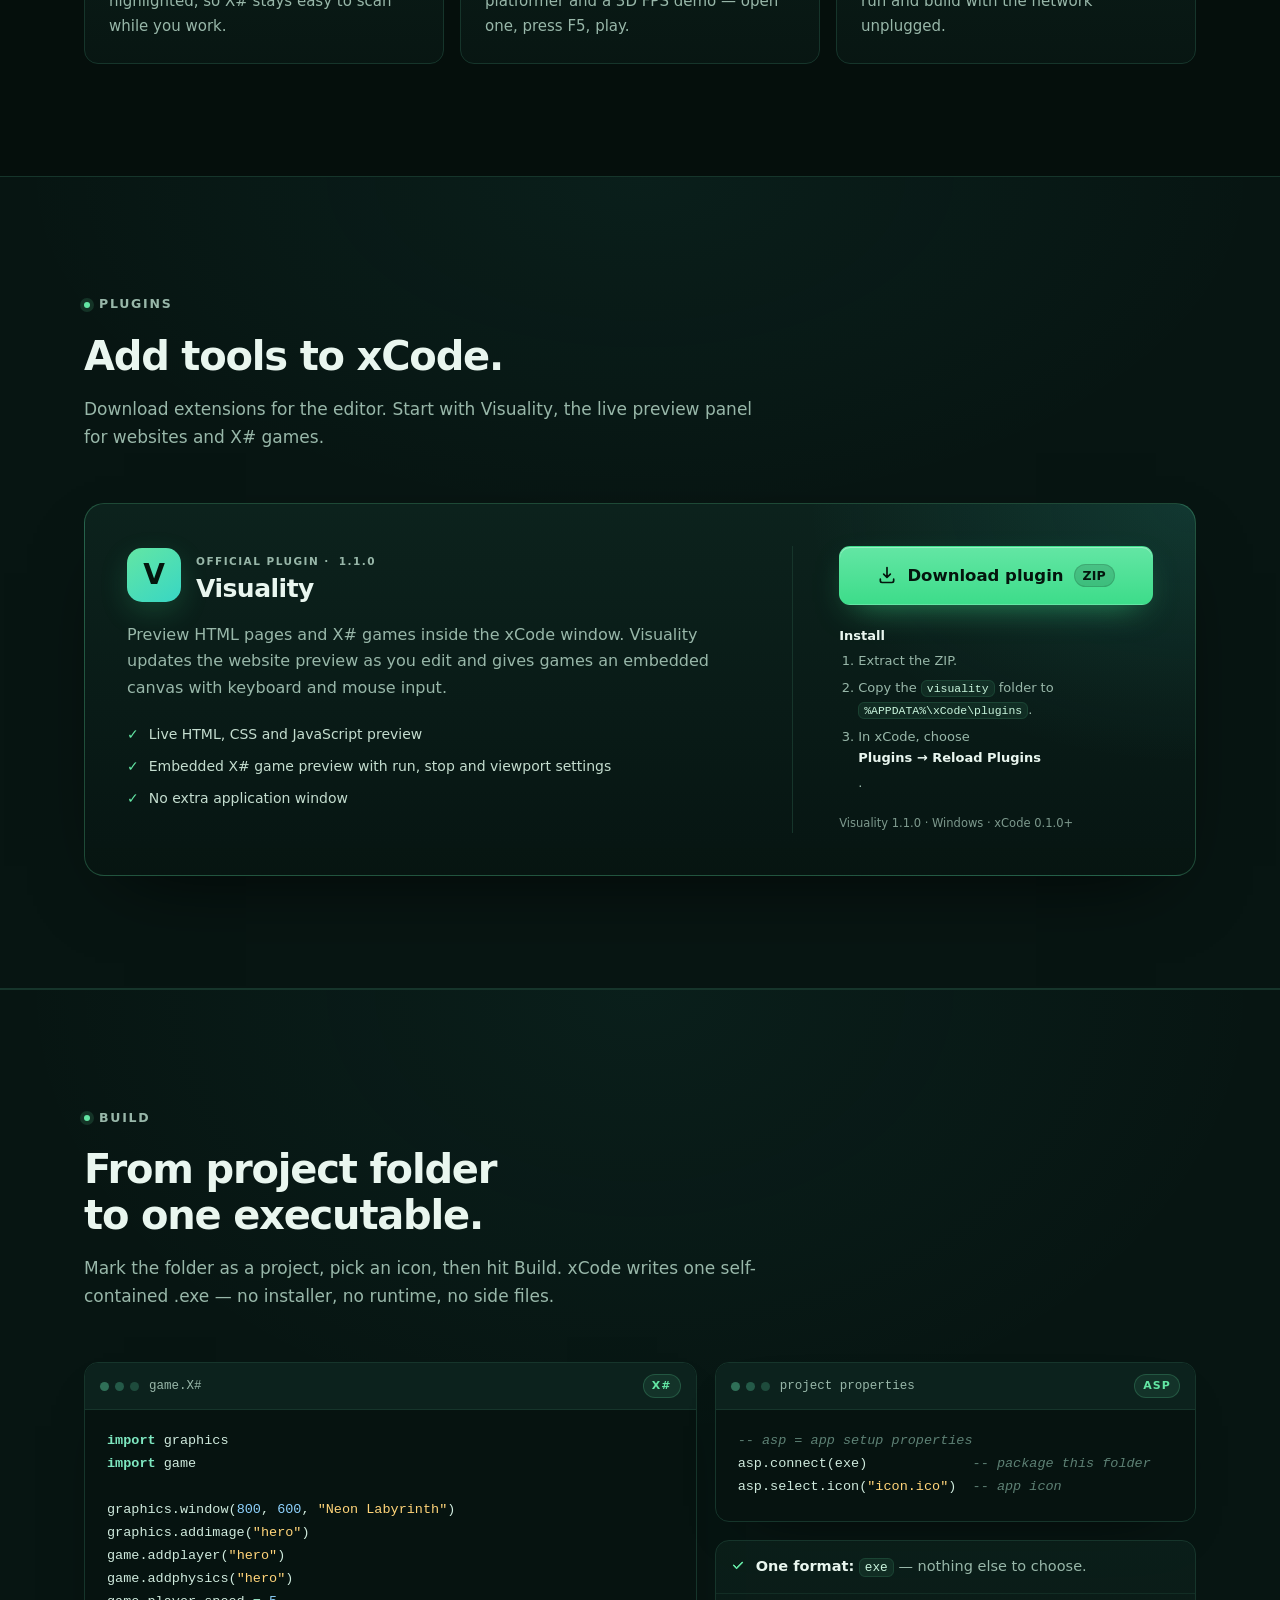
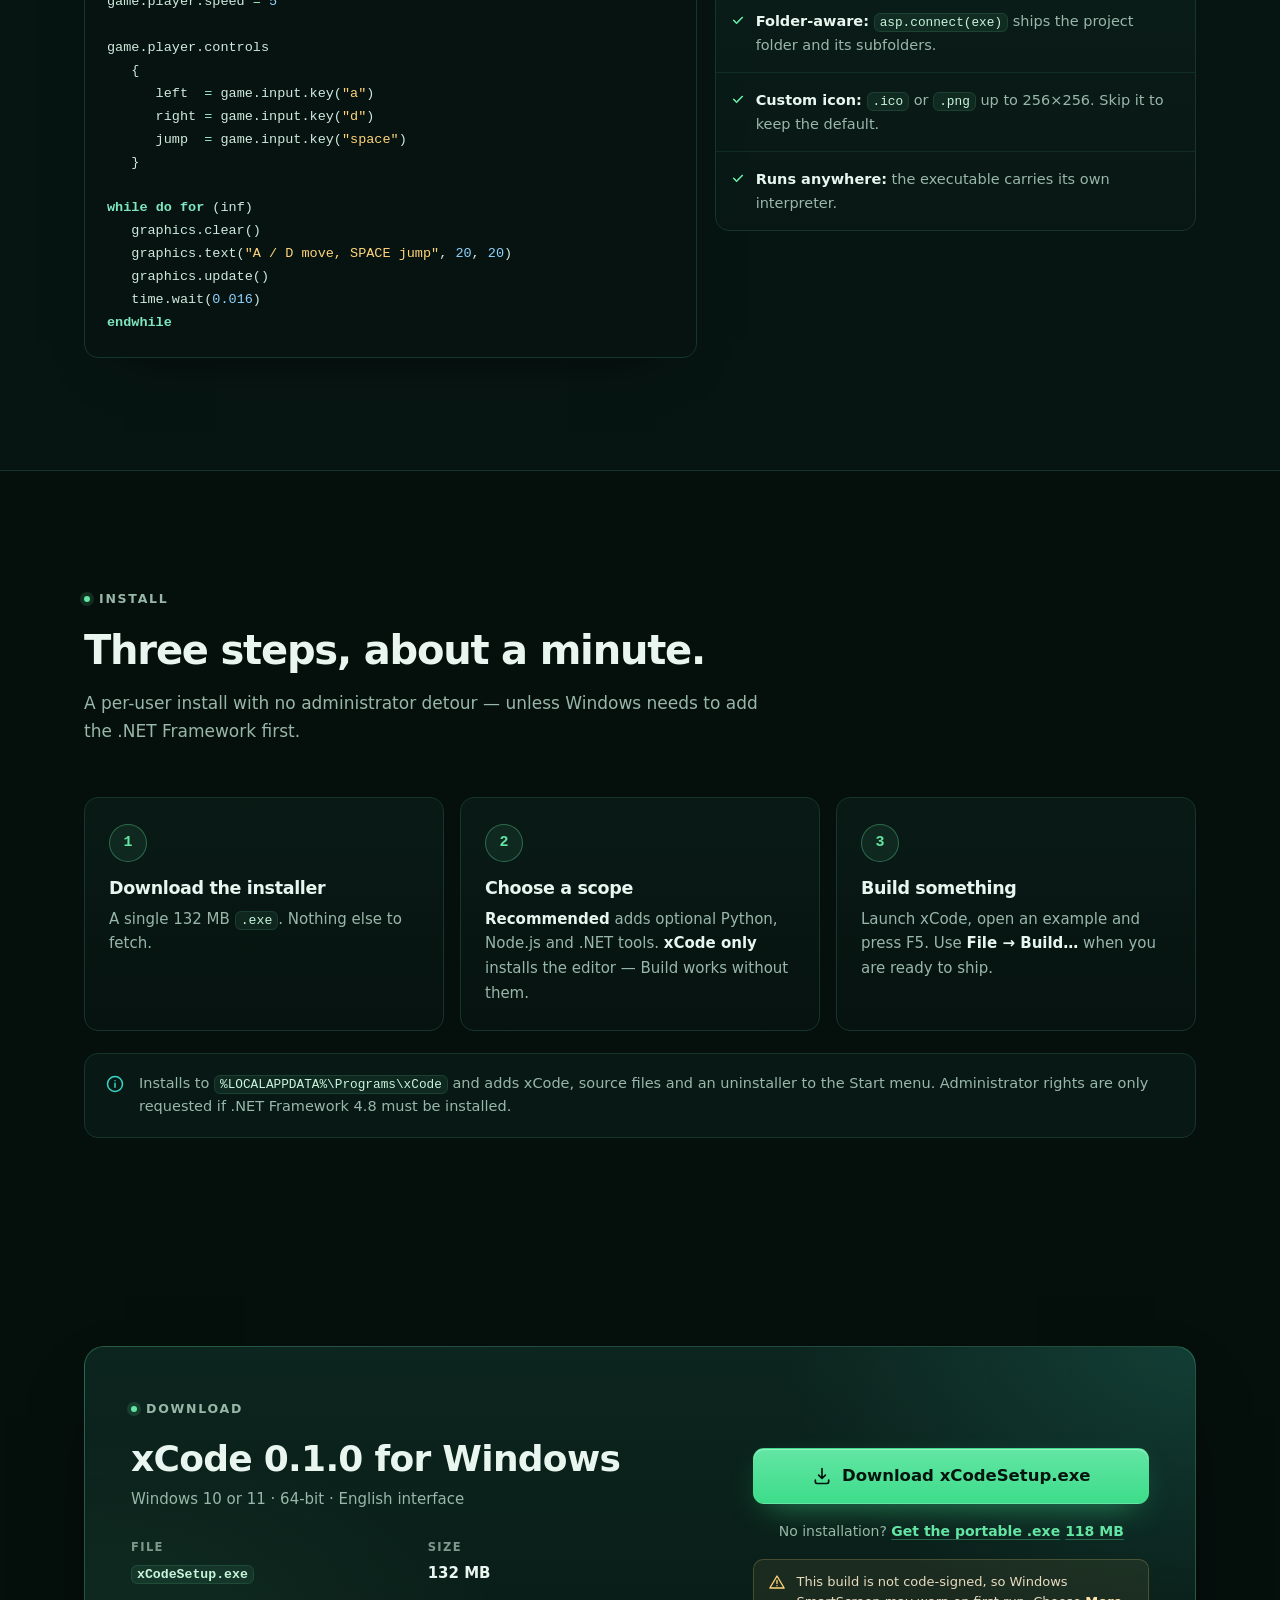
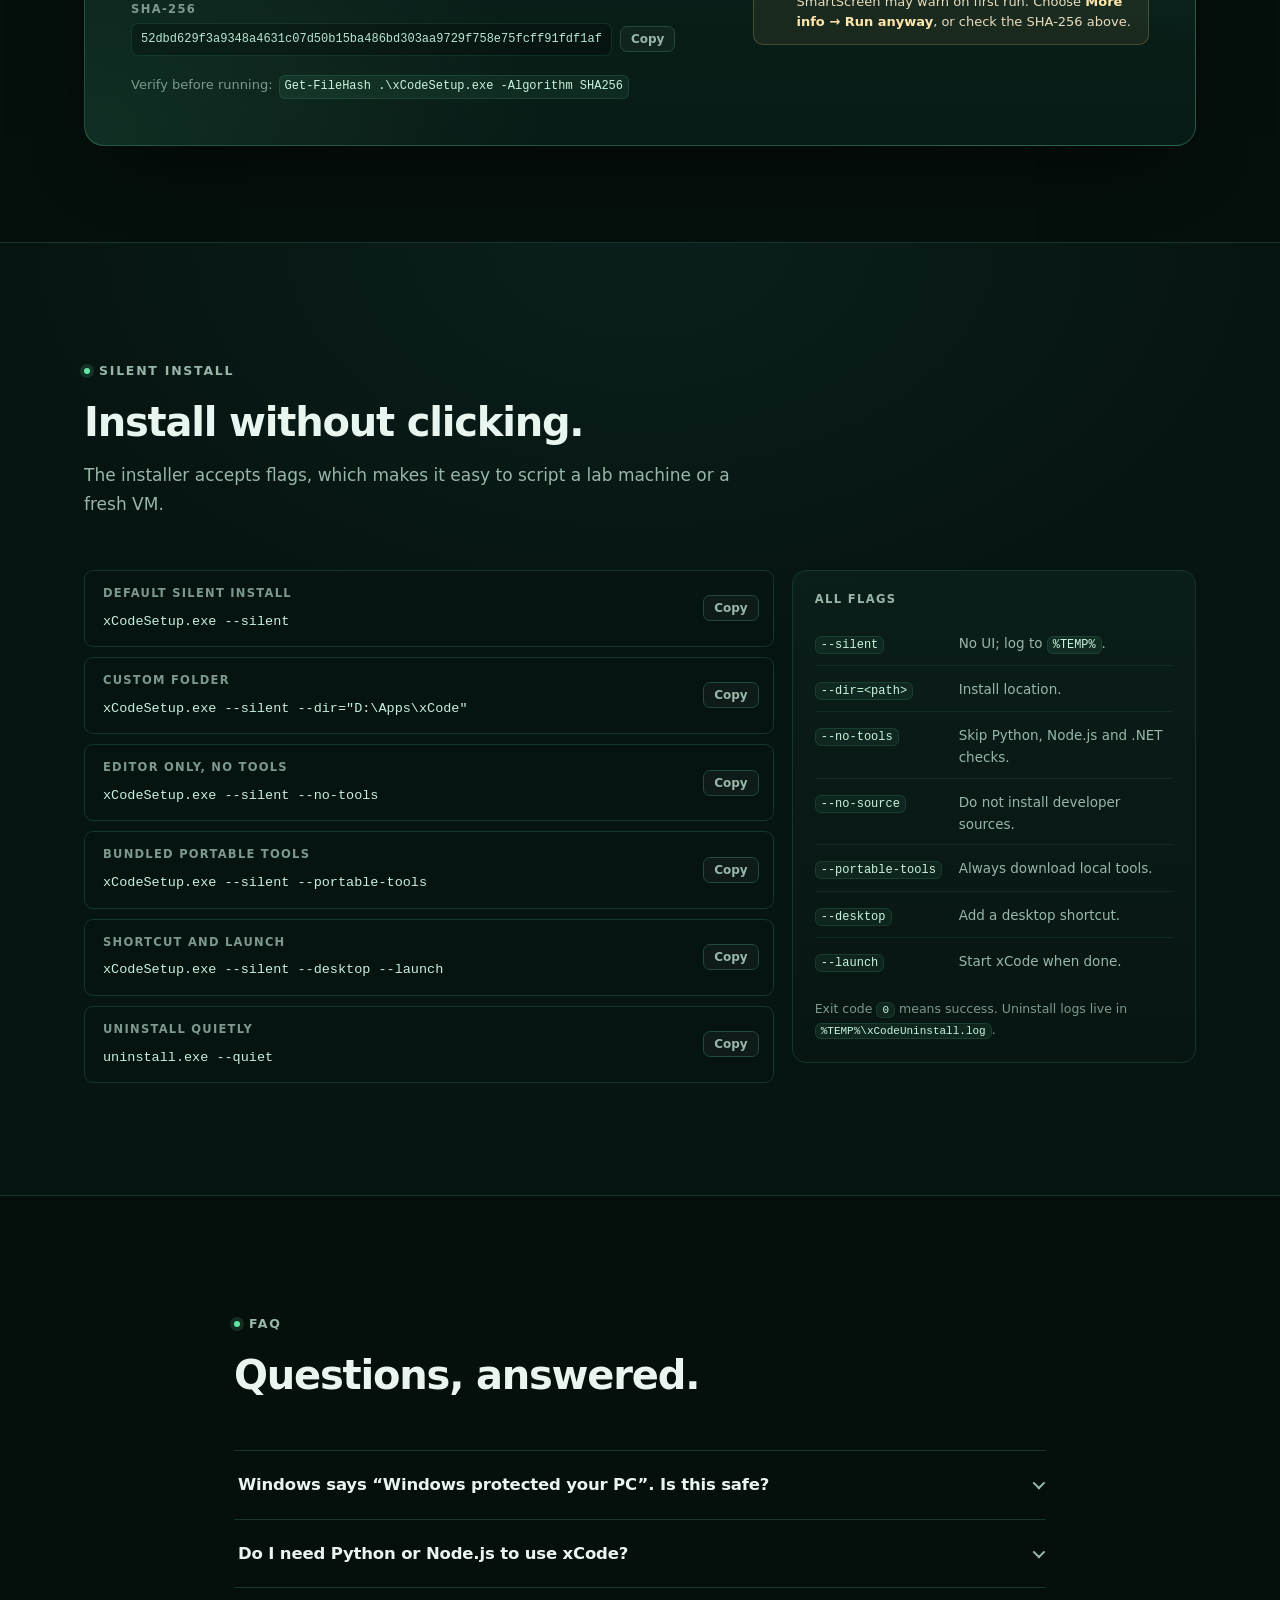
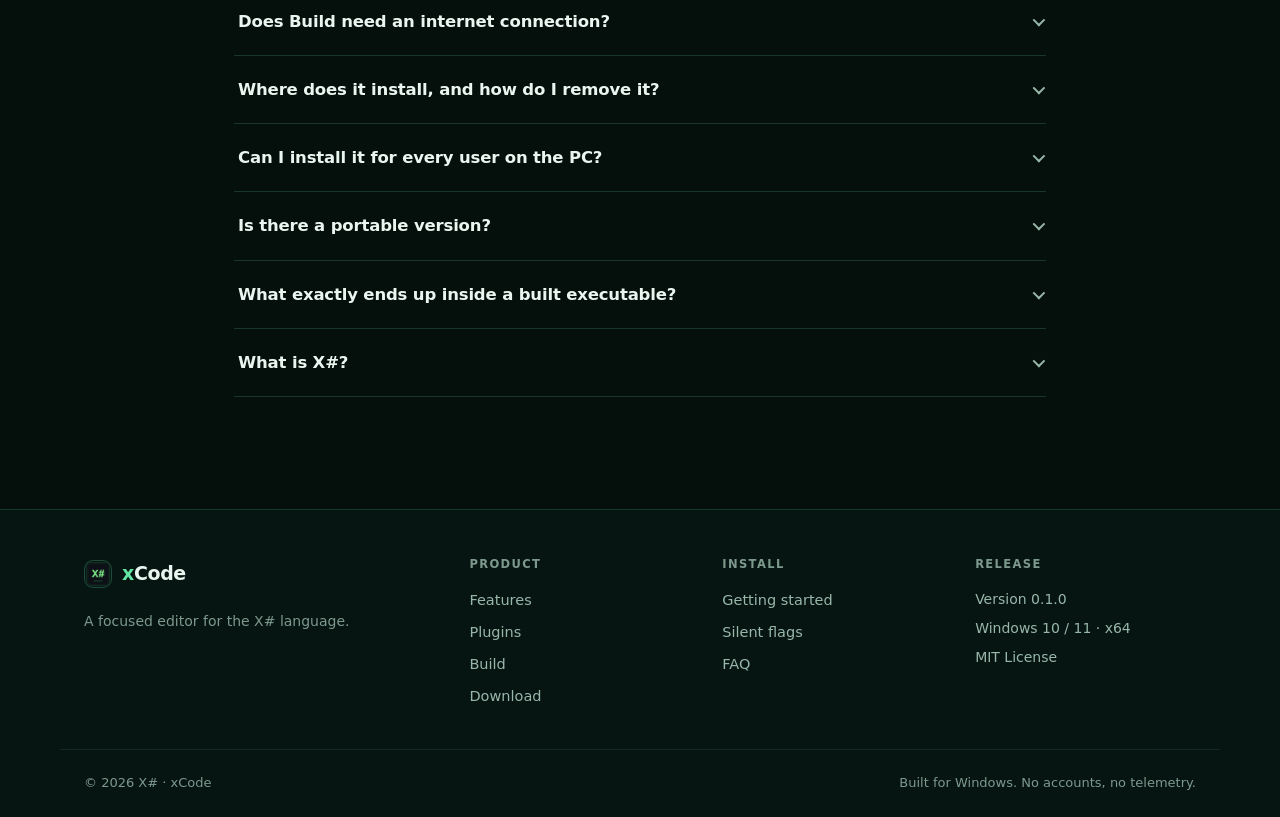
==== commit 8ccc37a0: "Add Visuality plugin download" ====
--- a/index.html
+++ b/index.html
@@ -32,6 +32,7 @@
 
     <nav class="site-nav" id="site-nav" aria-label="Main">
       <a href="#features">Features</a>
+      <a href="#plugins">Plugins</a>
       <a href="#build">Build</a>
       <a href="#install">Install</a>
       <a href="#cli">Silent install</a>
@@ -180,6 +181,55 @@
           <p>The editor never phones home. Write, run and build with the network unplugged.</p>
         </article>
       </div>
+    </div>
+  </section>
+
+  <section class="section section-alt" id="plugins">
+    <div class="wrap">
+      <div class="section-head reveal">
+        <p class="eyebrow"><span class="dot"></span> Plugins</p>
+        <h2>Add tools to xCode.</h2>
+        <p class="section-sub">
+          Download extensions for the editor. Start with Visuality, the live preview panel for websites and X# games.
+        </p>
+      </div>
+
+      <article class="plugin-card reveal">
+        <div class="plugin-card-main">
+          <div class="plugin-title-row">
+            <span class="plugin-mark" aria-hidden="true">V</span>
+            <div>
+              <p class="eyebrow plugin-eyebrow">Official plugin · <span data-plugin-version>1.1.0</span></p>
+              <h3>Visuality</h3>
+            </div>
+          </div>
+          <p class="plugin-description">
+            Preview HTML pages and X# games inside the xCode window. Visuality updates the website preview as you edit and gives games an embedded canvas with keyboard and mouse input.
+          </p>
+          <ul class="plugin-features">
+            <li>Live HTML, CSS and JavaScript preview</li>
+            <li>Embedded X# game preview with run, stop and viewport settings</li>
+            <li>No extra application window</li>
+          </ul>
+        </div>
+        <div class="plugin-card-side">
+          <a class="btn btn-primary btn-large" href="downloads/visuality-1.1.0.zip" download="visuality-1.1.0.zip">
+            <svg width="20" height="20" viewBox="0 0 24 24" fill="none" stroke="currentColor" stroke-width="2" stroke-linecap="round" stroke-linejoin="round" aria-hidden="true">
+              <path d="M12 3v12m0 0 4-4m-4 4-4-4M4 17v2a2 2 0 0 0 2 2h12a2 2 0 0 0 2-2v-2"/>
+            </svg>
+            Download plugin <span class="btn-meta">ZIP</span>
+          </a>
+          <div class="plugin-install">
+            <strong>Install</strong>
+            <ol>
+              <li>Extract the ZIP.</li>
+              <li>Copy the <code>visuality</code> folder to <code>%APPDATA%\xCode\plugins</code>.</li>
+              <li>In xCode, choose <strong>Plugins → Reload Plugins</strong>.</li>
+            </ol>
+          </div>
+          <p class="plugin-version">Visuality <span data-plugin-version>1.1.0</span> · Windows · xCode 0.1.0+</p>
+        </div>
+      </article>
     </div>
   </section>
 
@@ -530,6 +580,7 @@
     <nav class="footer-col" aria-label="Product">
       <h3>Product</h3>
       <a href="#features">Features</a>
+      <a href="#plugins">Plugins</a>
       <a href="#build">Build</a>
       <a href="#download">Download</a>
     </nav>
--- a/assets/styles.css
+++ b/assets/styles.css
@@ -534,6 +534,106 @@
   font-size: 15px;
 }
 
+/* ---------- Plugins ---------- */
+
+.plugin-card {
+  display: grid;
+  grid-template-columns: minmax(0, 1.25fr) minmax(280px, 0.75fr);
+  gap: clamp(28px, 5vw, 64px);
+  padding: clamp(26px, 4vw, 42px);
+  border: 1px solid rgba(99, 230, 164, 0.25);
+  border-radius: var(--radius-lg);
+  background:
+    radial-gradient(50% 100% at 100% 0%, rgba(56, 214, 196, 0.12), transparent 70%),
+    linear-gradient(180deg, rgba(13, 36, 30, 0.92), rgba(7, 21, 18, 0.95));
+  box-shadow: var(--shadow);
+}
+
+.plugin-title-row {
+  display: flex;
+  align-items: center;
+  gap: 15px;
+  margin-bottom: 18px;
+}
+
+.plugin-mark {
+  display: grid;
+  place-items: center;
+  width: 54px;
+  height: 54px;
+  border-radius: 15px;
+  color: var(--accent-ink);
+  background: linear-gradient(145deg, var(--accent), var(--teal));
+  font-size: 28px;
+  font-weight: 800;
+  box-shadow: 0 10px 28px rgba(61, 220, 138, 0.18);
+}
+
+.plugin-eyebrow {
+  margin: 0 0 5px;
+  font-size: 10.5px;
+}
+
+.plugin-title-row h3 {
+  font-size: 25px;
+}
+
+.plugin-description {
+  max-width: 54em;
+  color: var(--muted);
+  font-size: 16px;
+}
+
+.plugin-features {
+  display: grid;
+  gap: 9px;
+  margin: 22px 0 0;
+  padding: 0;
+  list-style: none;
+  color: #c4ddcf;
+  font-size: 14px;
+}
+
+.plugin-features li::before {
+  content: "✓";
+  margin-right: 10px;
+  color: var(--accent);
+  font-weight: 700;
+}
+
+.plugin-card-side {
+  display: flex;
+  flex-direction: column;
+  align-items: flex-start;
+  justify-content: center;
+  gap: 20px;
+  border-left: 1px solid var(--border);
+  padding-left: clamp(24px, 4vw, 46px);
+}
+
+.plugin-install {
+  color: var(--muted);
+  font-size: 13px;
+}
+
+.plugin-install strong {
+  display: block;
+  margin-bottom: 4px;
+  color: var(--text);
+}
+
+.plugin-install ol {
+  display: grid;
+  gap: 5px;
+  margin: 0;
+  padding-left: 19px;
+}
+
+.plugin-version {
+  color: var(--muted-dim);
+  font-size: 11.5px;
+}
+
 /* ---------- Build / code ---------- */
 
 .build-grid {
@@ -1279,6 +1379,16 @@
     grid-template-columns: minmax(0, 1fr);
   }
 
+  .plugin-card {
+    grid-template-columns: minmax(0, 1fr);
+  }
+
+  .plugin-card-side {
+    border-left: 0;
+    border-top: 1px solid var(--border);
+    padding: 22px 0 0;
+  }
+
   .file-facts {
     grid-template-columns: minmax(0, 1fr);
   }
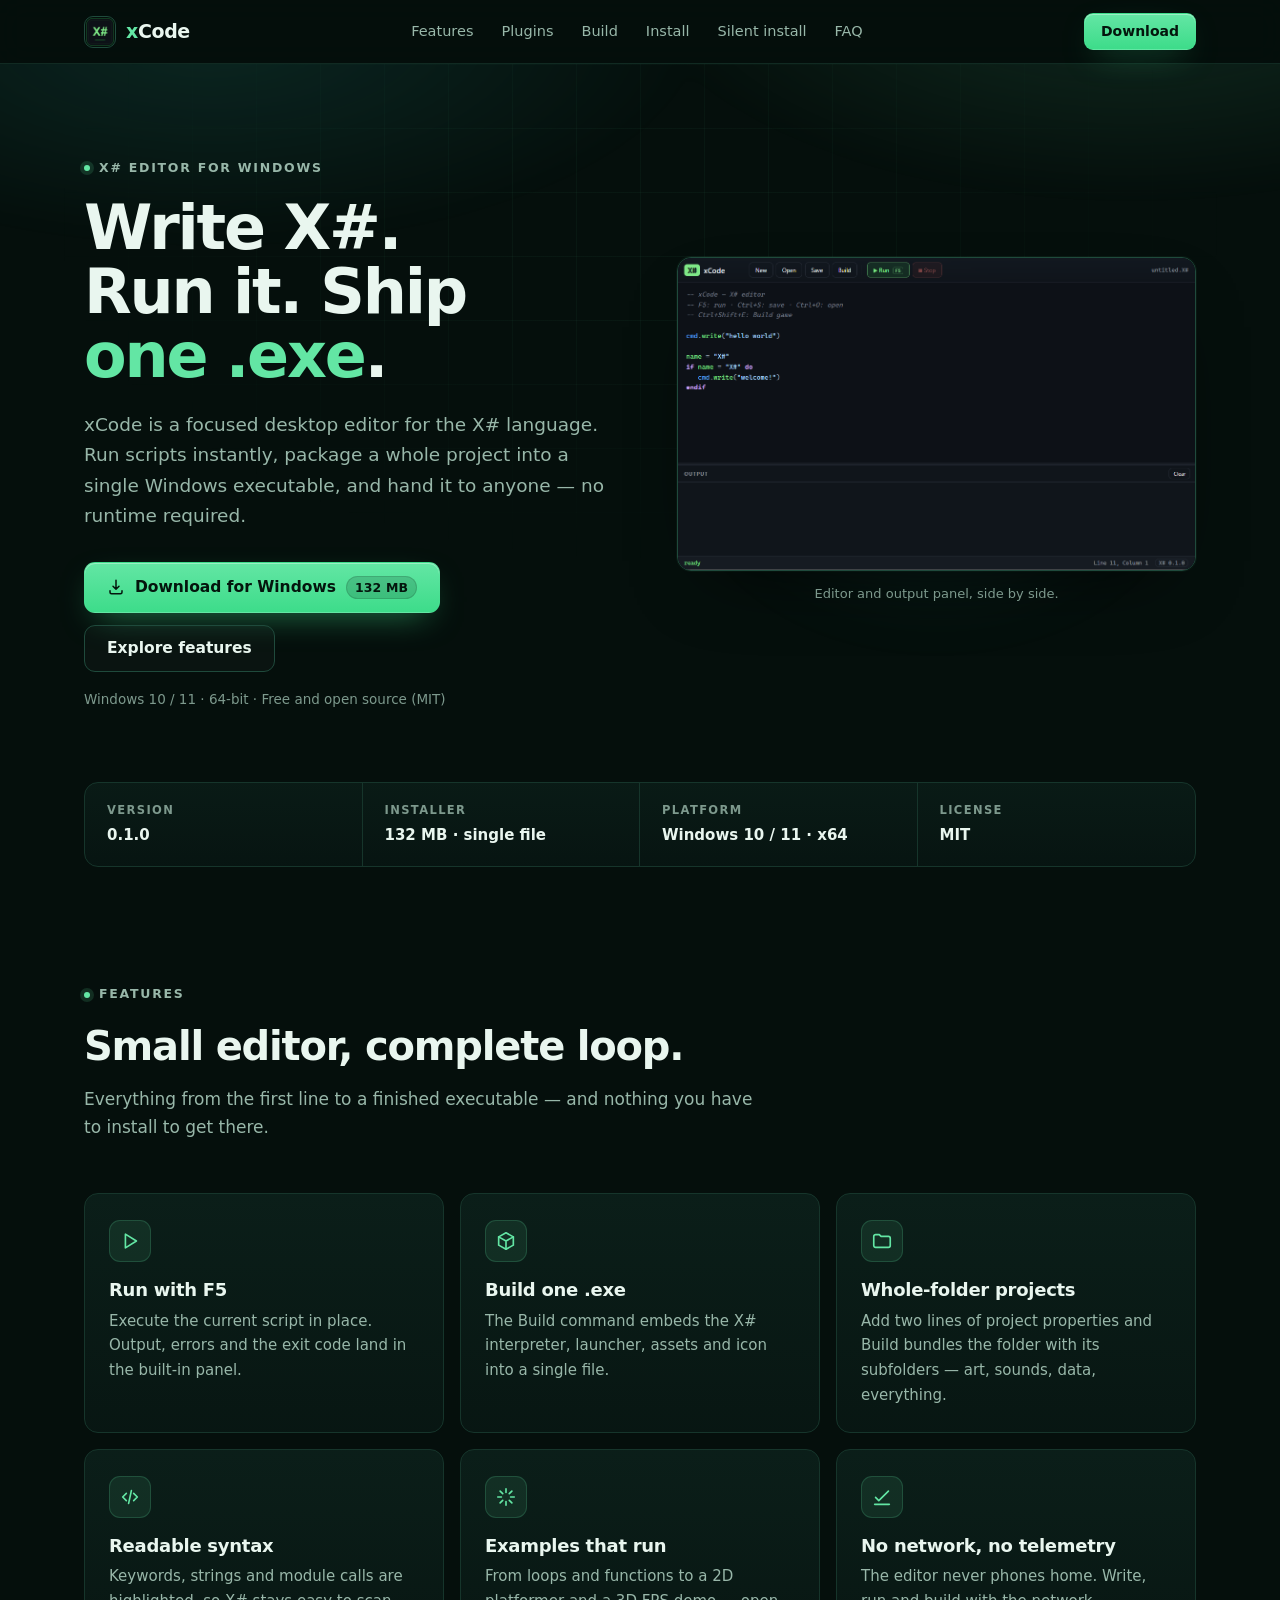
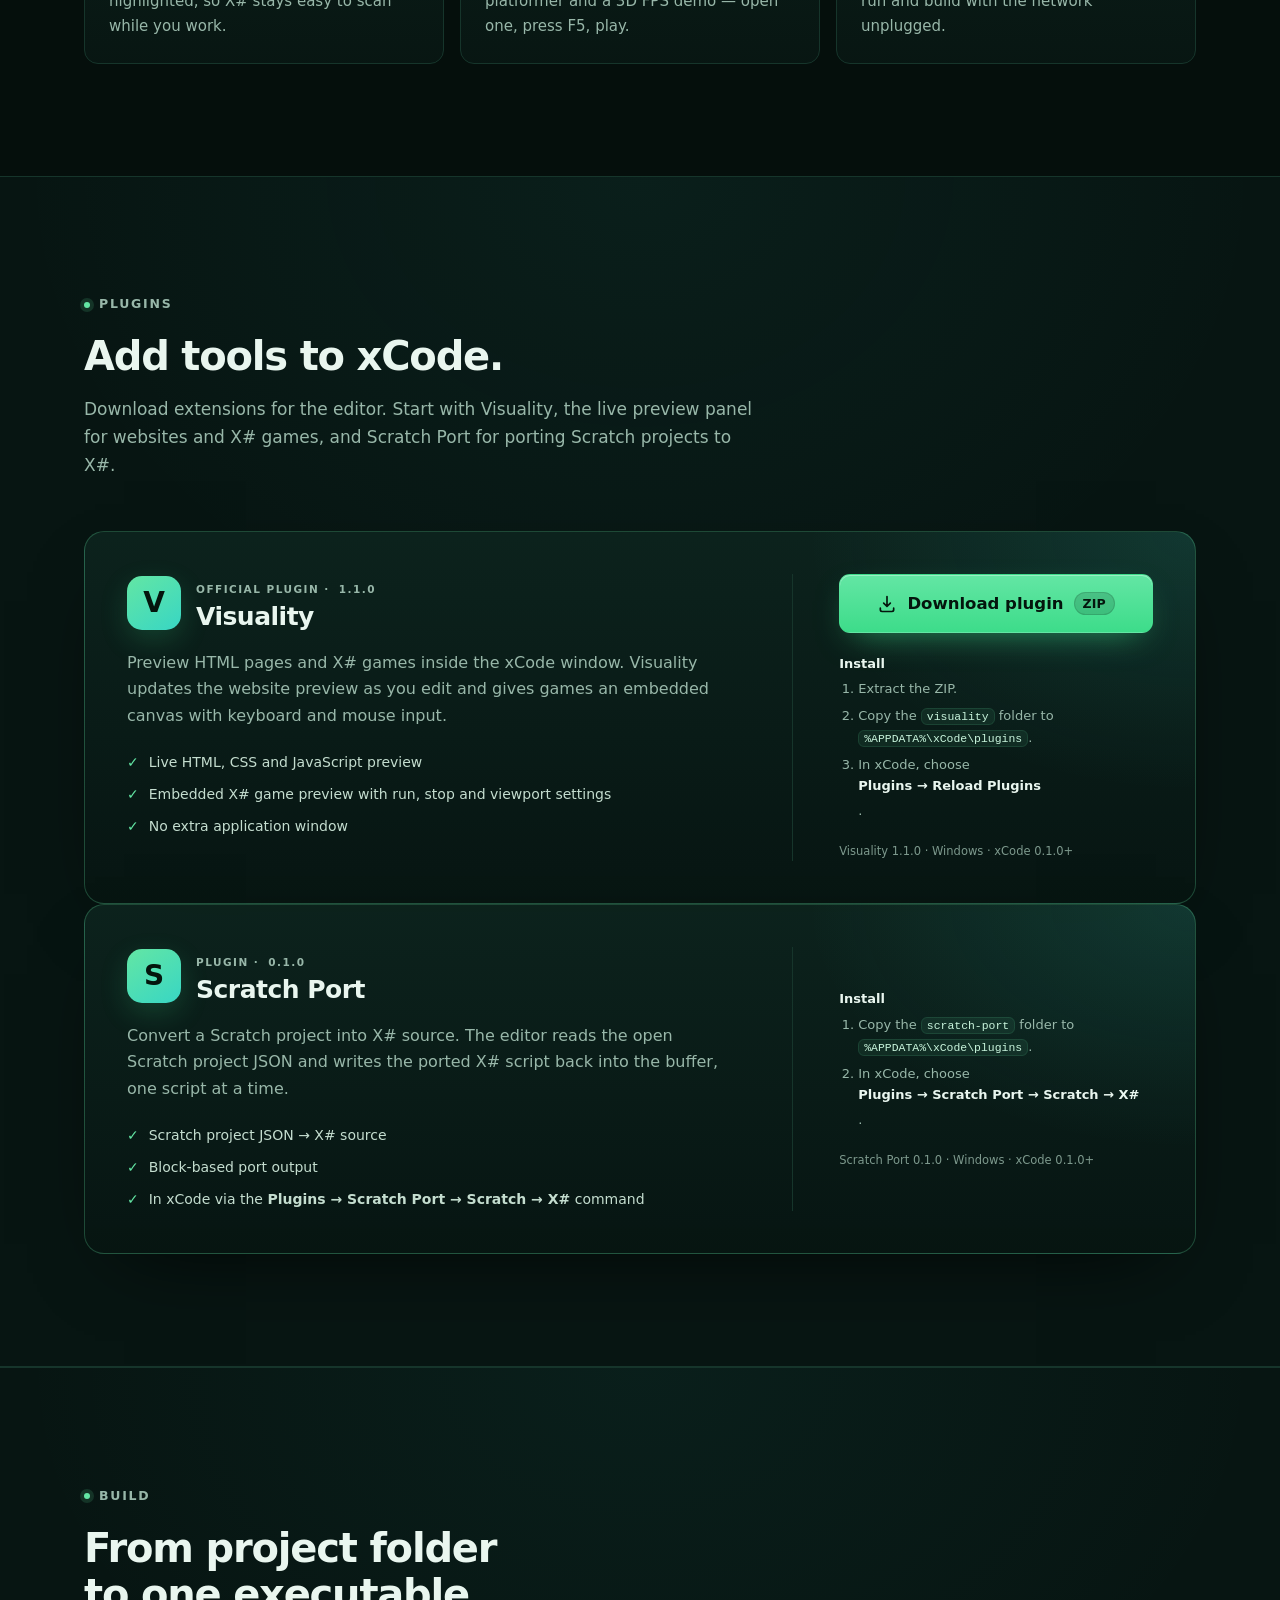
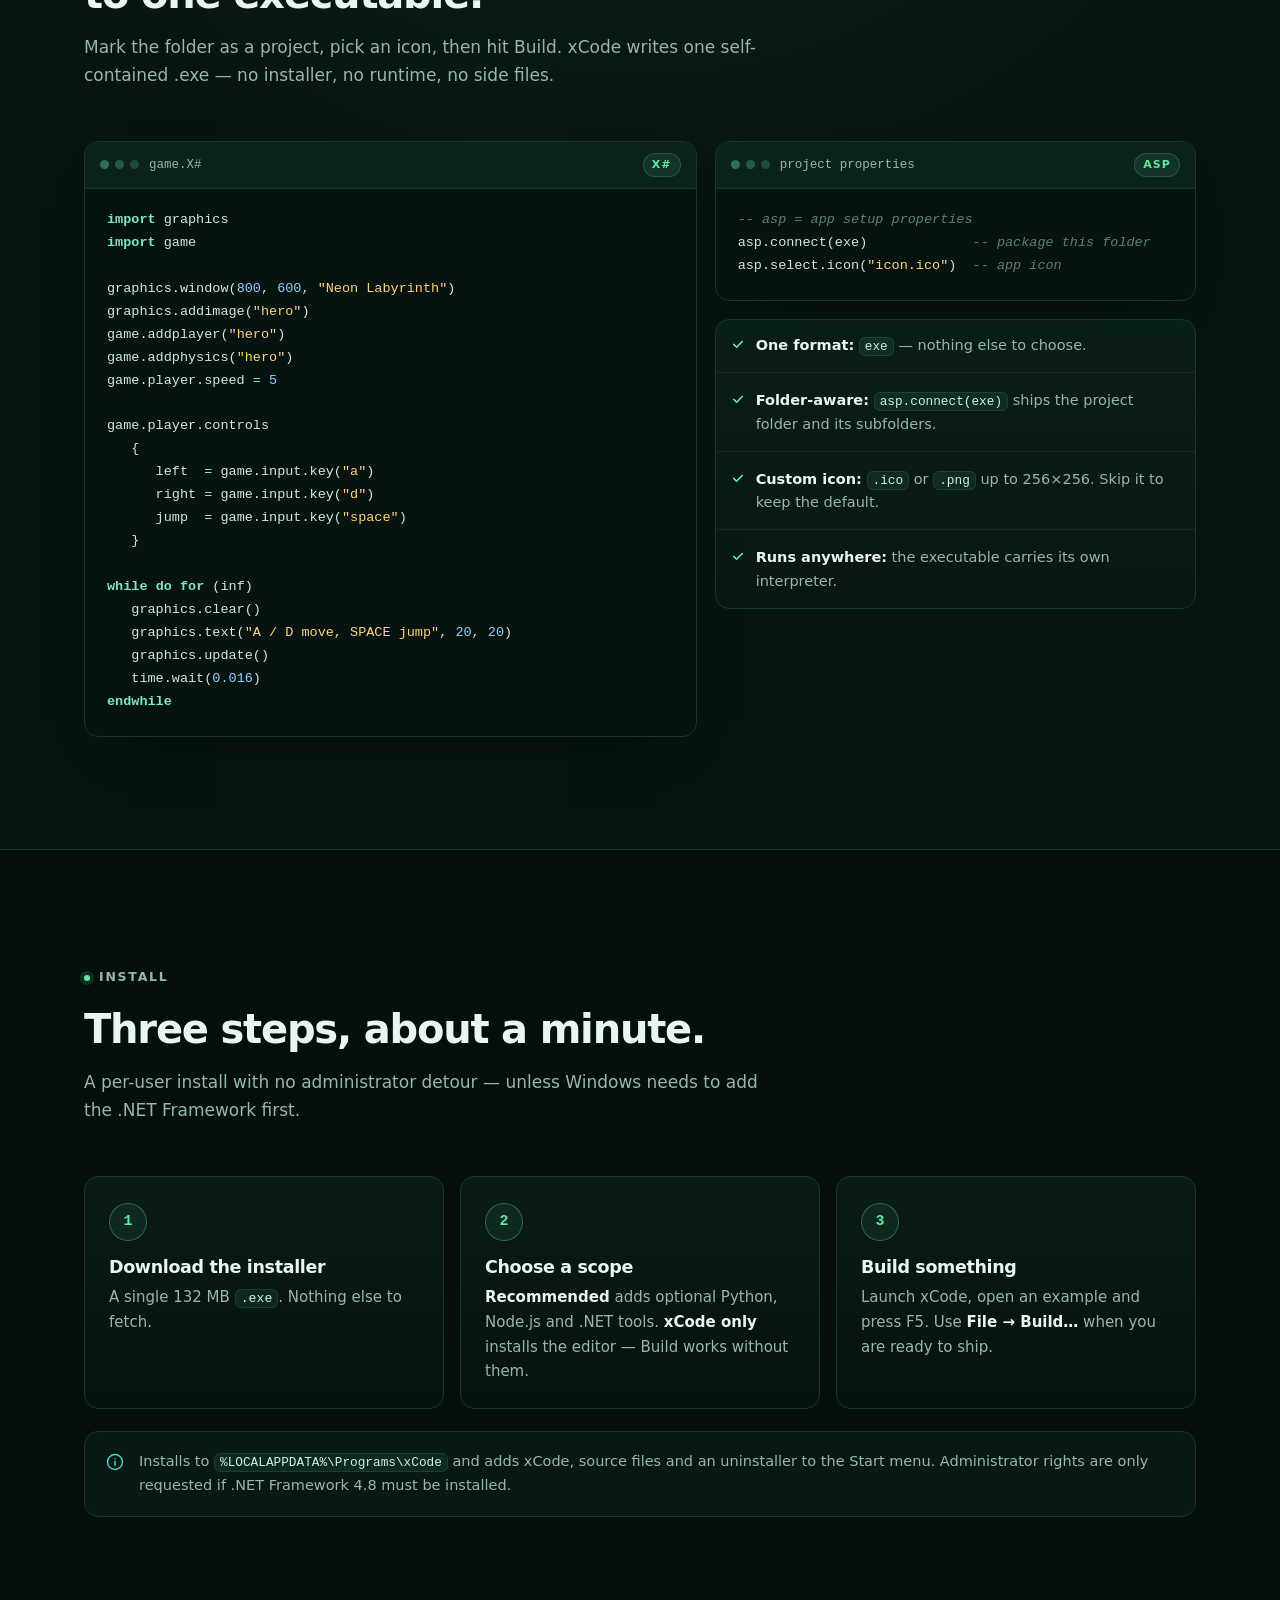
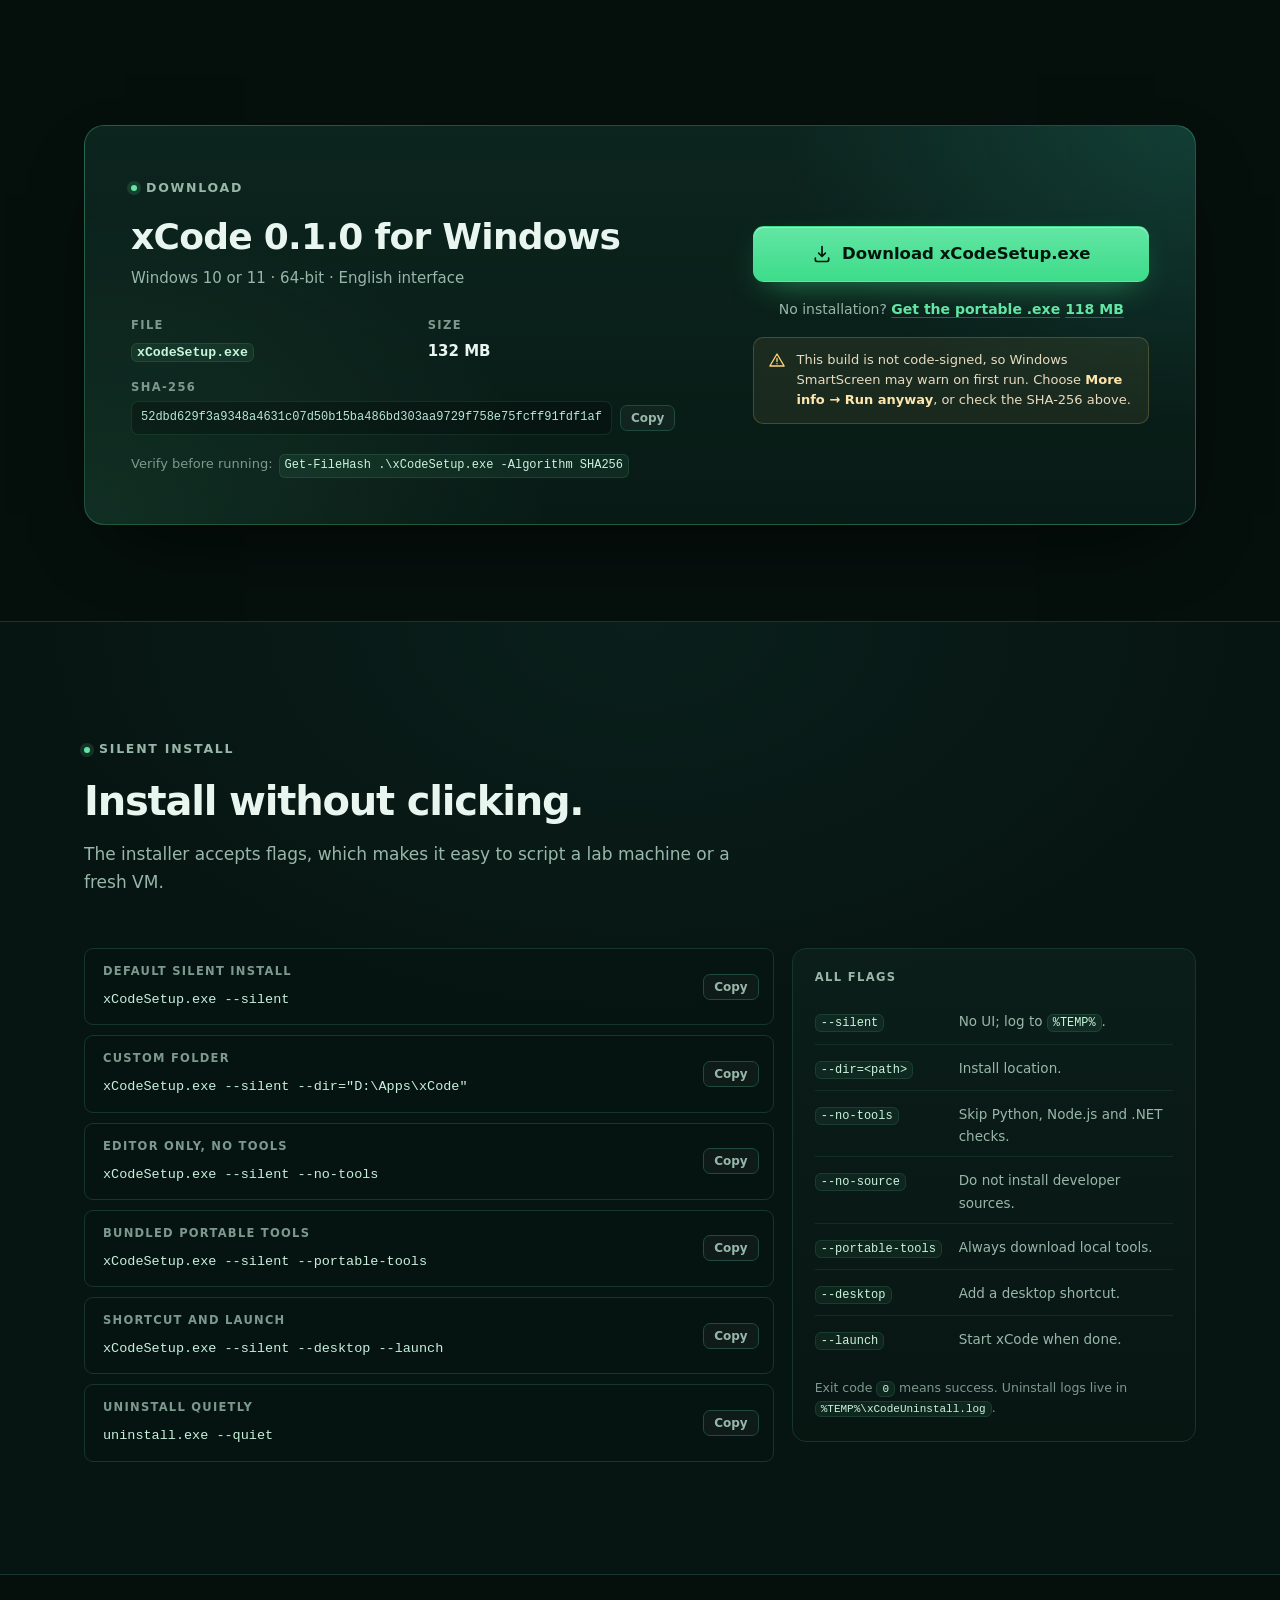
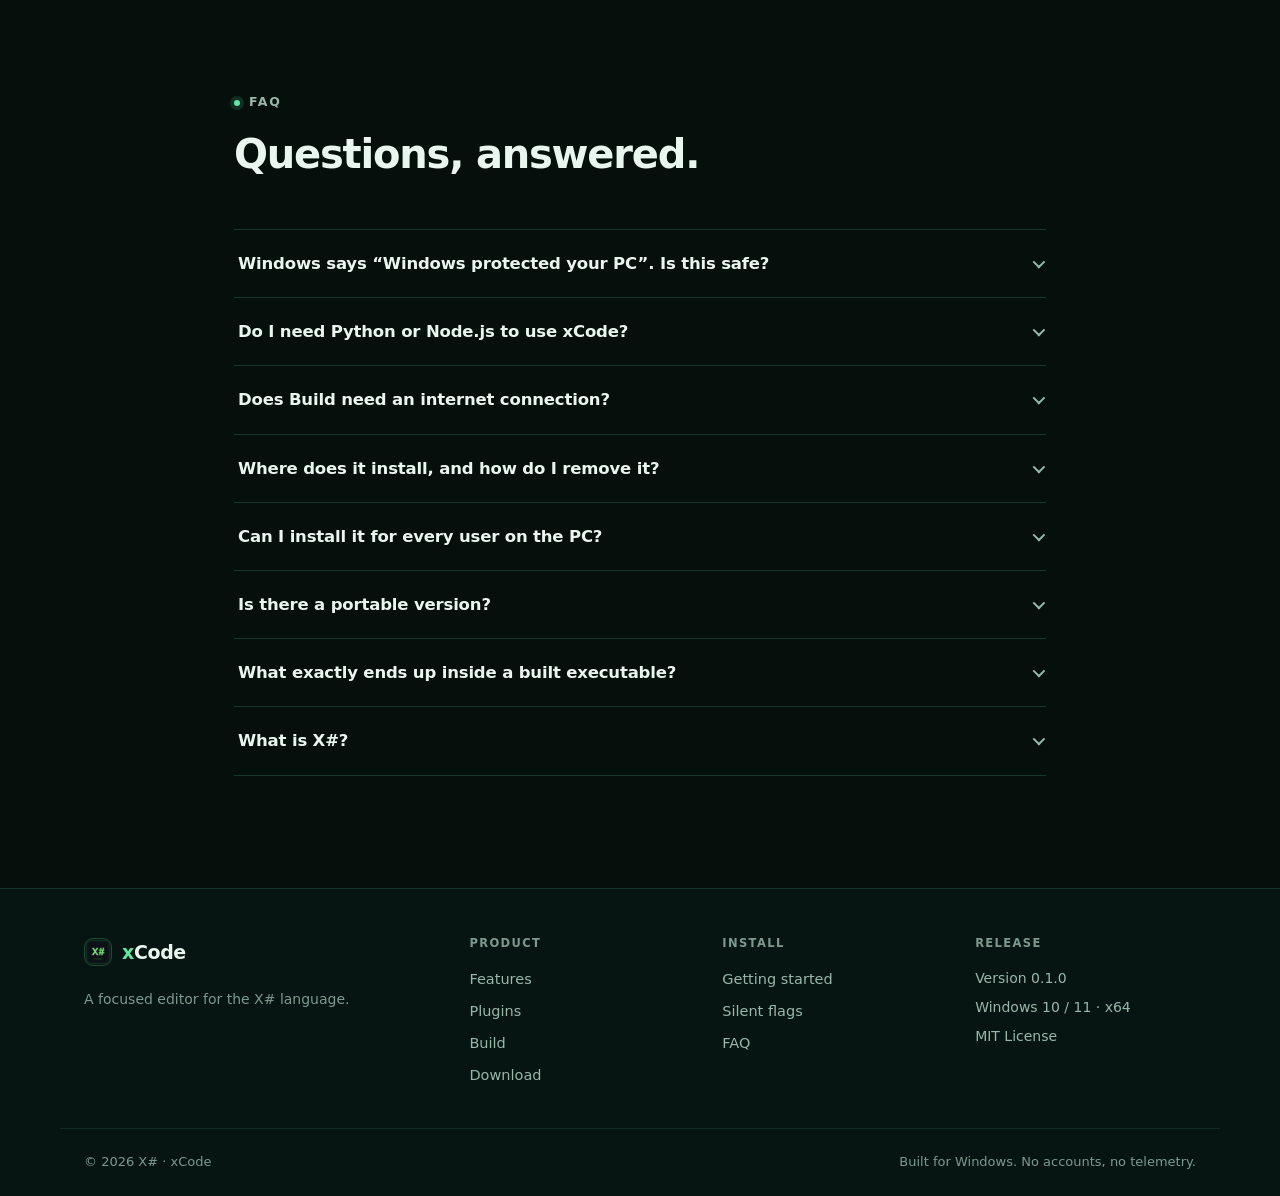
==== commit c7e2f642: "Update site" ====
--- a/index.html
+++ b/index.html
@@ -190,7 +190,7 @@
         <p class="eyebrow"><span class="dot"></span> Plugins</p>
         <h2>Add tools to xCode.</h2>
         <p class="section-sub">
-          Download extensions for the editor. Start with Visuality, the live preview panel for websites and X# games.
+          Download extensions for the editor. Start with Visuality, the live preview panel for websites and X# games, and Scratch Port for porting Scratch projects to X#.
         </p>
       </div>
 
@@ -228,6 +228,38 @@
             </ol>
           </div>
           <p class="plugin-version">Visuality <span data-plugin-version>1.1.0</span> · Windows · xCode 0.1.0+</p>
+        </div>
+      </article>
+
+      <article class="plugin-card reveal">
+        <div class="plugin-card-main">
+          <div class="plugin-title-row">
+            <span class="plugin-mark" aria-hidden="true">S</span>
+            <div>
+              <p class="eyebrow plugin-eyebrow">Plugin · <span data-plugin-version>0.1.0</span></p>
+              <h3>Scratch Port</h3>
+            </div>
+          </div>
+          <p class="plugin-description">
+            Convert a Scratch project into X# source. The editor reads the open Scratch
+            project JSON and writes the ported X# script back into the buffer, one script
+            at a time.
+          </p>
+          <ul class="plugin-features">
+            <li>Scratch project JSON → X# source</li>
+            <li>Block-based port output</li>
+            <li>In xCode via the <strong>Plugins → Scratch Port → Scratch → X#</strong> command</li>
+          </ul>
+        </div>
+        <div class="plugin-card-side">
+          <div class="plugin-install">
+            <strong>Install</strong>
+            <ol>
+              <li>Copy the <code>scratch-port</code> folder to <code>%APPDATA%\xCode\plugins</code>.</li>
+              <li>In xCode, choose <strong>Plugins → Scratch Port → Scratch → X#</strong>.</li>
+            </ol>
+          </div>
+          <p class="plugin-version">Scratch Port <span data-plugin-version>0.1.0</span> · Windows · xCode 0.1.0+</p>
         </div>
       </article>
     </div>
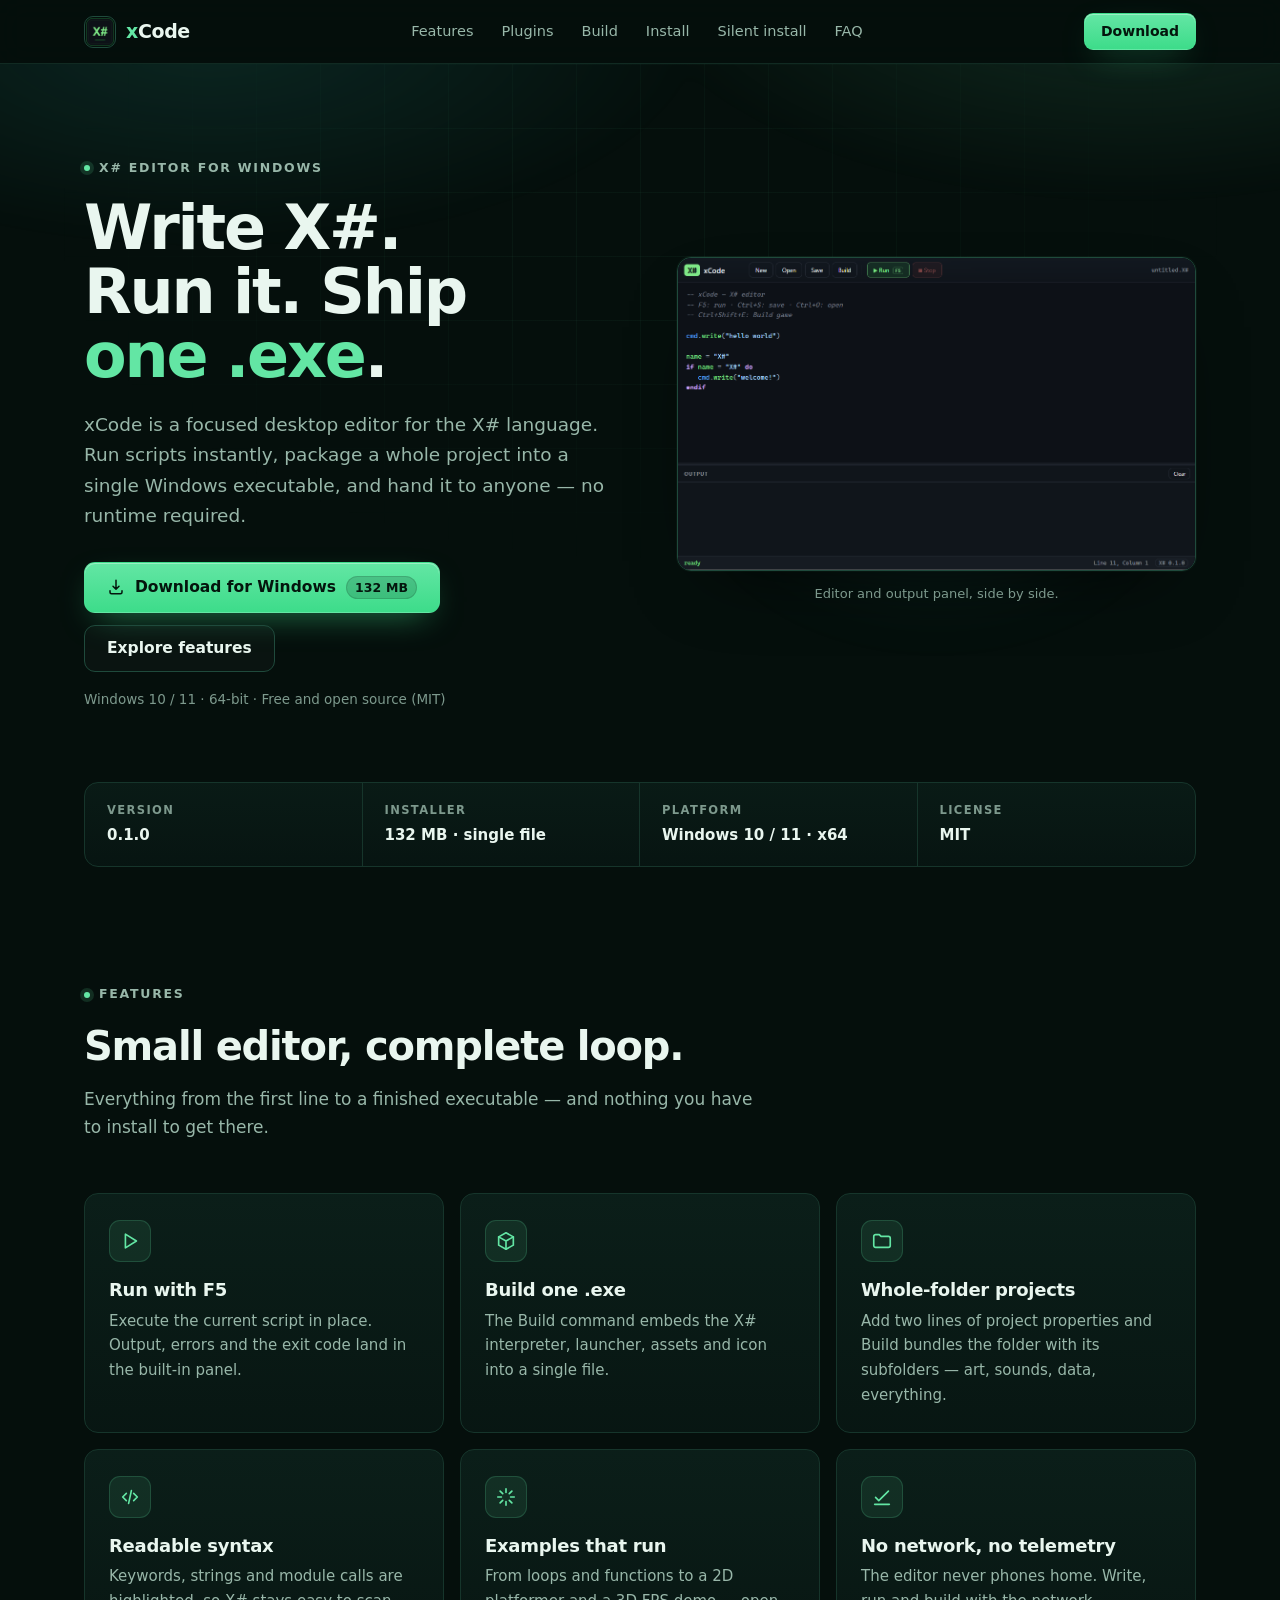
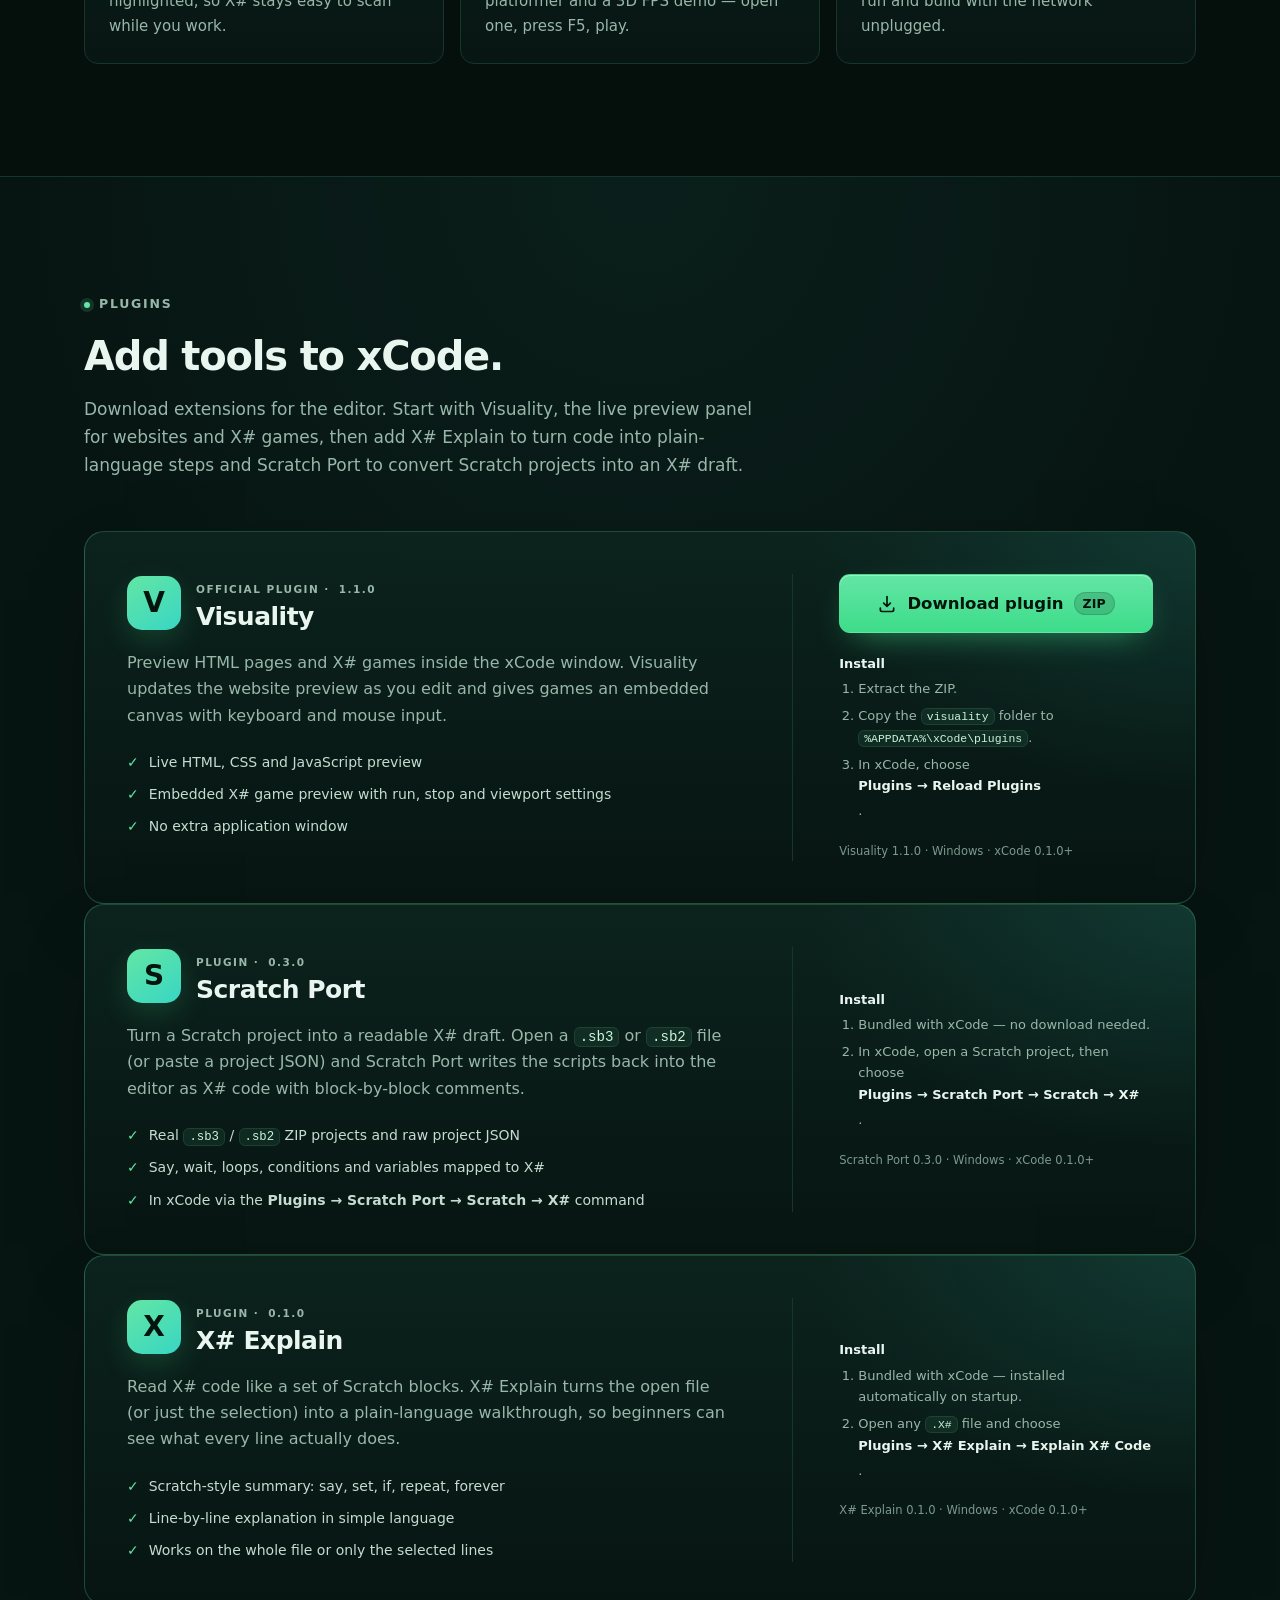
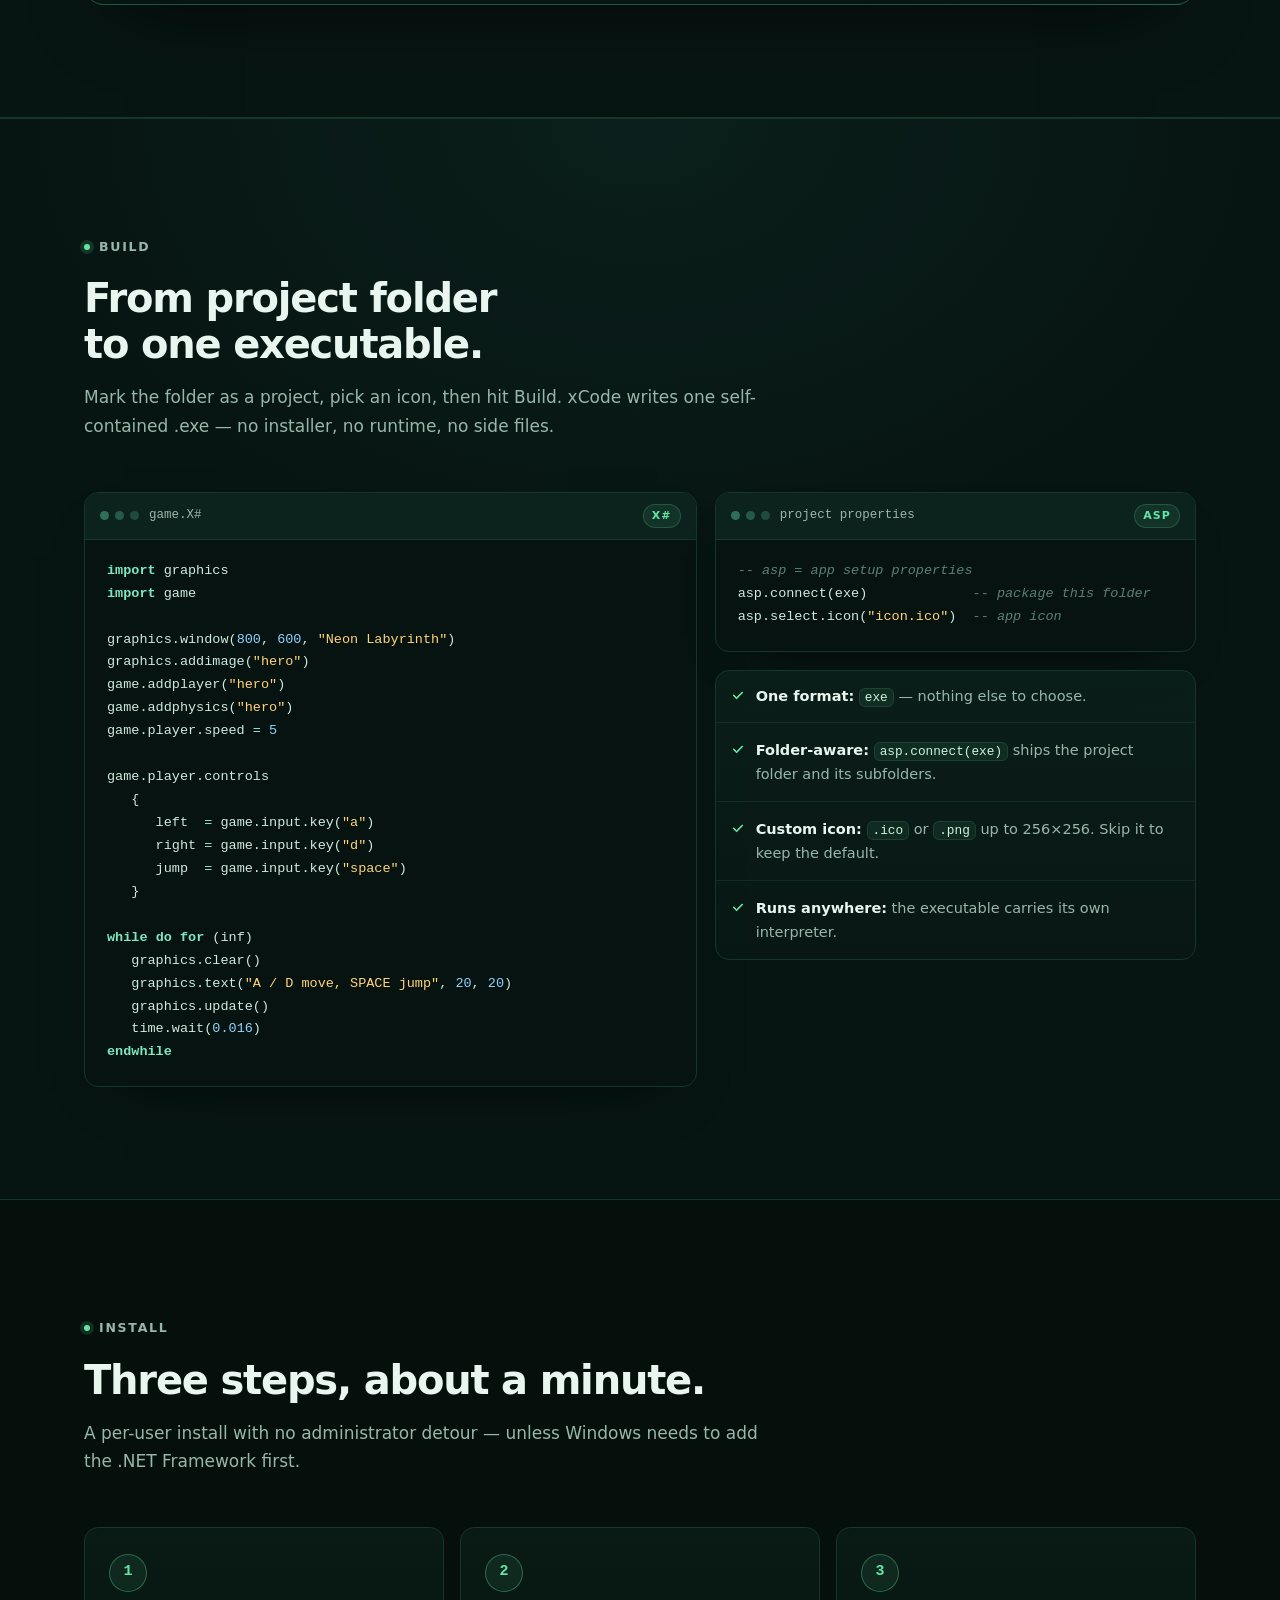
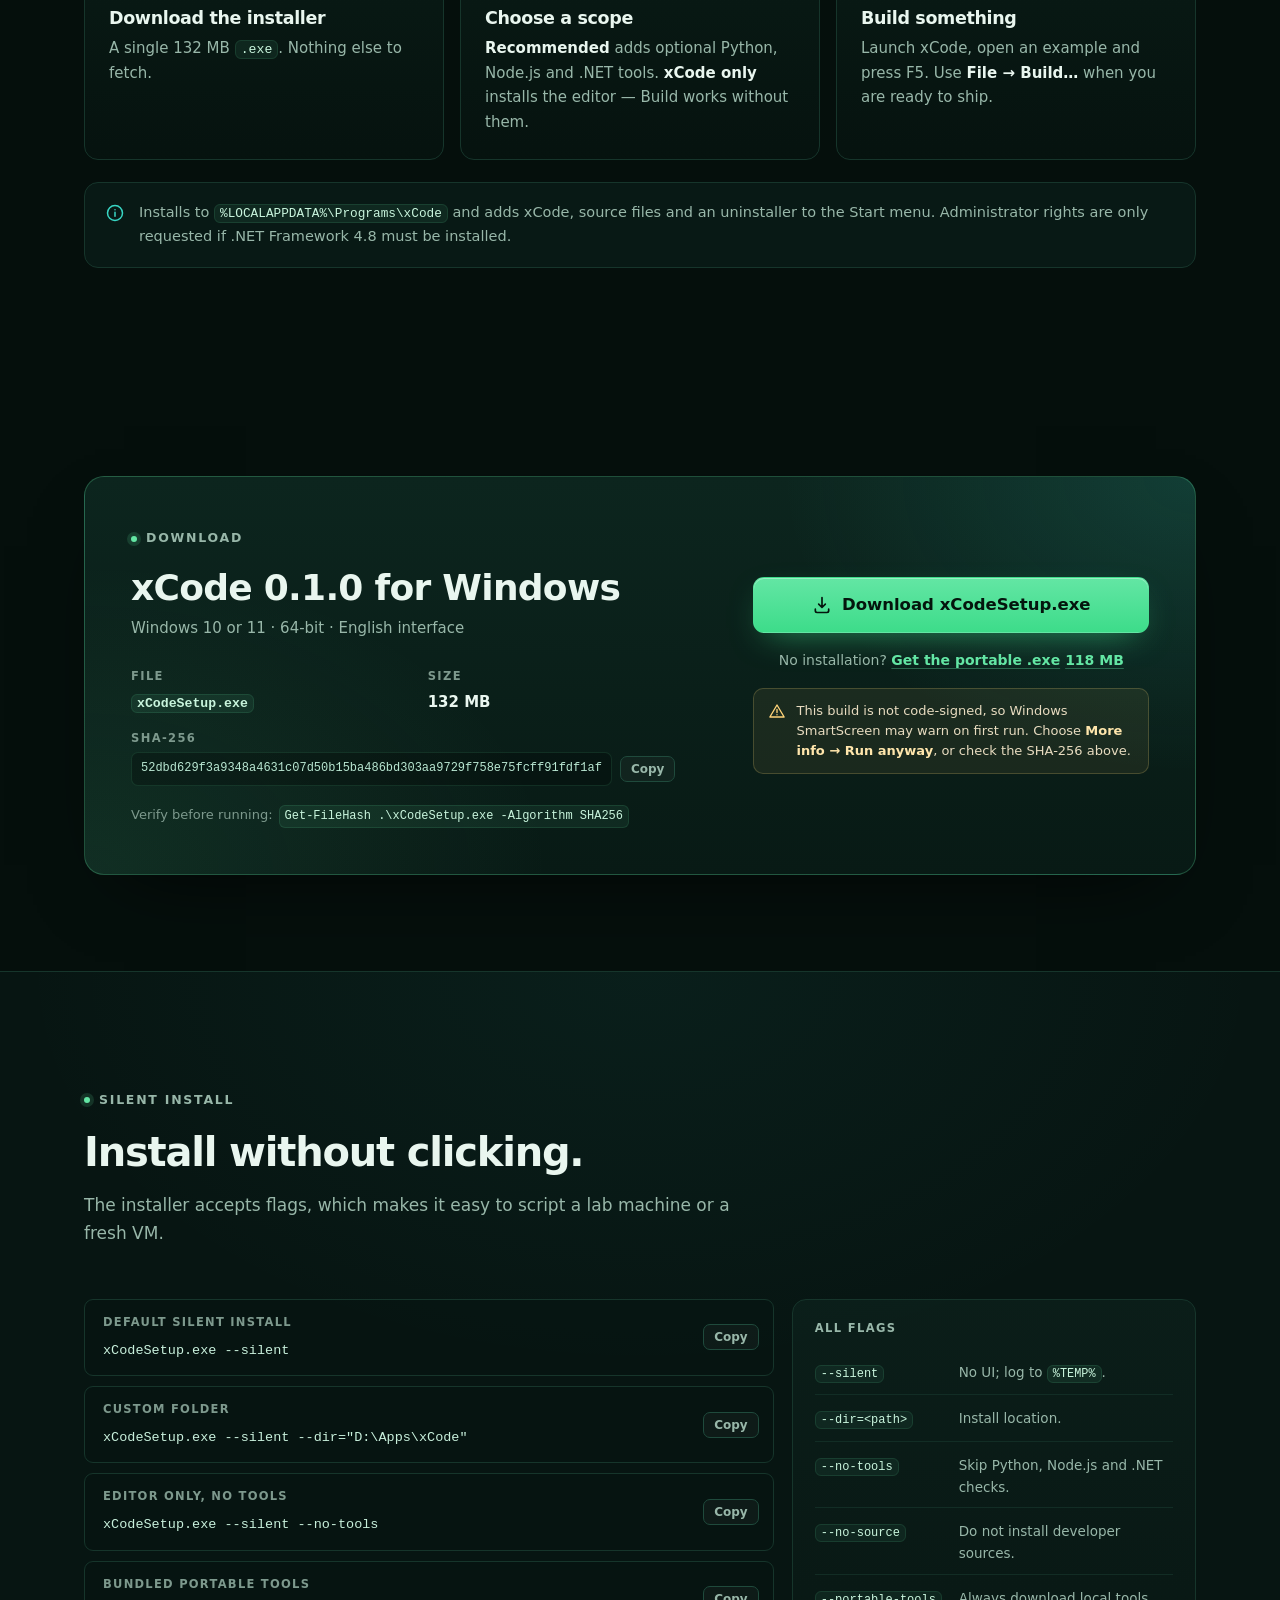
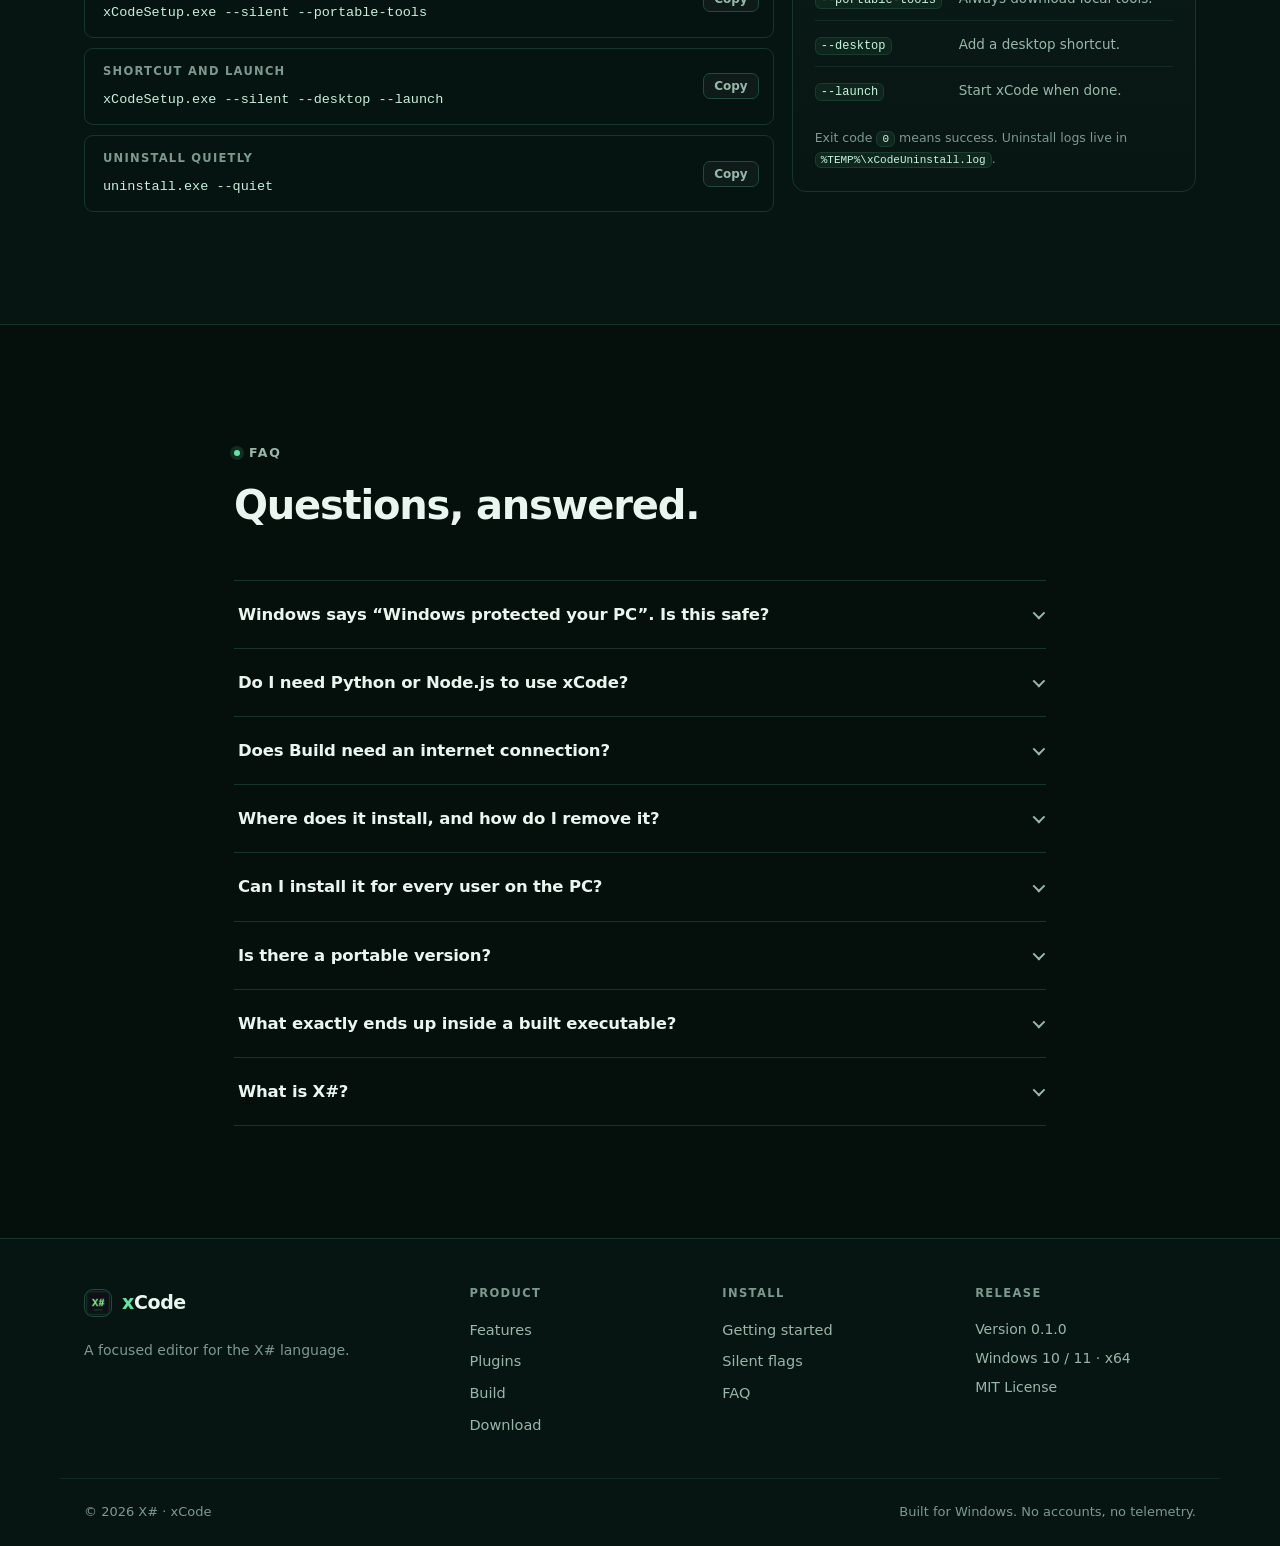
==== commit 48cb88cf: "Update site" ====
--- a/index.html
+++ b/index.html
@@ -190,7 +190,7 @@
         <p class="eyebrow"><span class="dot"></span> Plugins</p>
         <h2>Add tools to xCode.</h2>
         <p class="section-sub">
-          Download extensions for the editor. Start with Visuality, the live preview panel for websites and X# games, and Scratch Port for porting Scratch projects to X#.
+          Download extensions for the editor. Start with Visuality, the live preview panel for websites and X# games, then add X# Explain to turn code into plain-language steps and Scratch Port to convert Scratch projects into an X# draft.
         </p>
       </div>
 
@@ -236,18 +236,18 @@
           <div class="plugin-title-row">
             <span class="plugin-mark" aria-hidden="true">S</span>
             <div>
-              <p class="eyebrow plugin-eyebrow">Plugin · <span data-plugin-version>0.1.0</span></p>
+              <p class="eyebrow plugin-eyebrow">Plugin · <span data-plugin-version>0.3.0</span></p>
               <h3>Scratch Port</h3>
             </div>
           </div>
           <p class="plugin-description">
-            Convert a Scratch project into X# source. The editor reads the open Scratch
-            project JSON and writes the ported X# script back into the buffer, one script
-            at a time.
+            Turn a Scratch project into a readable X# draft. Open a <code>.sb3</code> or
+            <code>.sb2</code> file (or paste a project JSON) and Scratch Port writes the
+            scripts back into the editor as X# code with block-by-block comments.
           </p>
           <ul class="plugin-features">
-            <li>Scratch project JSON → X# source</li>
-            <li>Block-based port output</li>
+            <li>Real <code>.sb3</code> / <code>.sb2</code> ZIP projects and raw project JSON</li>
+            <li>Say, wait, loops, conditions and variables mapped to X#</li>
             <li>In xCode via the <strong>Plugins → Scratch Port → Scratch → X#</strong> command</li>
           </ul>
         </div>
@@ -255,11 +255,43 @@
           <div class="plugin-install">
             <strong>Install</strong>
             <ol>
-              <li>Copy the <code>scratch-port</code> folder to <code>%APPDATA%\xCode\plugins</code>.</li>
-              <li>In xCode, choose <strong>Plugins → Scratch Port → Scratch → X#</strong>.</li>
+              <li>Bundled with xCode — no download needed.</li>
+              <li>In xCode, open a Scratch project, then choose <strong>Plugins → Scratch Port → Scratch → X#</strong>.</li>
             </ol>
           </div>
-          <p class="plugin-version">Scratch Port <span data-plugin-version>0.1.0</span> · Windows · xCode 0.1.0+</p>
+          <p class="plugin-version">Scratch Port <span data-plugin-version>0.3.0</span> · Windows · xCode 0.1.0+</p>
+        </div>
+      </article>
+
+      <article class="plugin-card reveal">
+        <div class="plugin-card-main">
+          <div class="plugin-title-row">
+            <span class="plugin-mark" aria-hidden="true">X</span>
+            <div>
+              <p class="eyebrow plugin-eyebrow">Plugin · <span data-plugin-version>0.1.0</span></p>
+              <h3>X# Explain</h3>
+            </div>
+          </div>
+          <p class="plugin-description">
+            Read X# code like a set of Scratch blocks. X# Explain turns the open file
+            (or just the selection) into a plain-language walkthrough, so beginners can
+            see what every line actually does.
+          </p>
+          <ul class="plugin-features">
+            <li>Scratch-style summary: say, set, if, repeat, forever</li>
+            <li>Line-by-line explanation in simple language</li>
+            <li>Works on the whole file or only the selected lines</li>
+          </ul>
+        </div>
+        <div class="plugin-card-side">
+          <div class="plugin-install">
+            <strong>Install</strong>
+            <ol>
+              <li>Bundled with xCode — installed automatically on startup.</li>
+              <li>Open any <code>.X#</code> file and choose <strong>Plugins → X# Explain → Explain X# Code</strong>.</li>
+            </ol>
+          </div>
+          <p class="plugin-version">X# Explain <span data-plugin-version>0.1.0</span> · Windows · xCode 0.1.0+</p>
         </div>
       </article>
     </div>
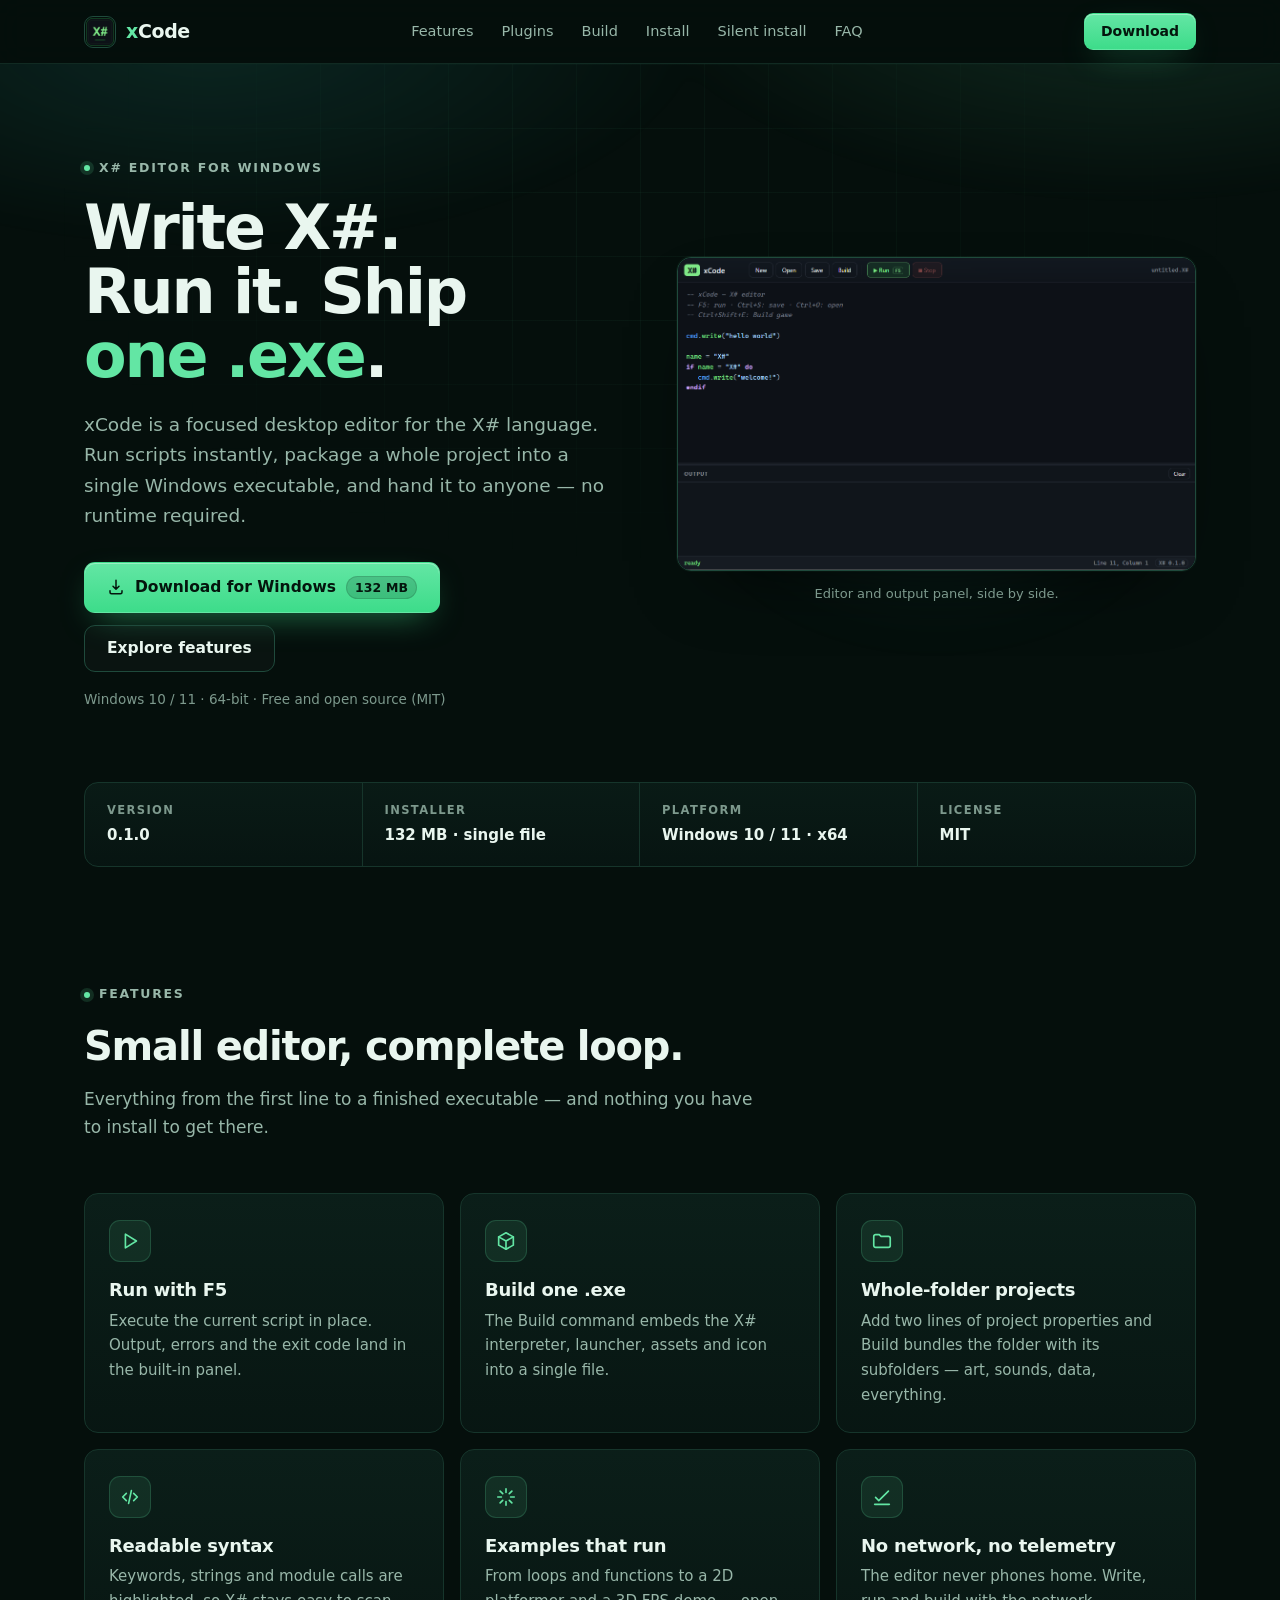
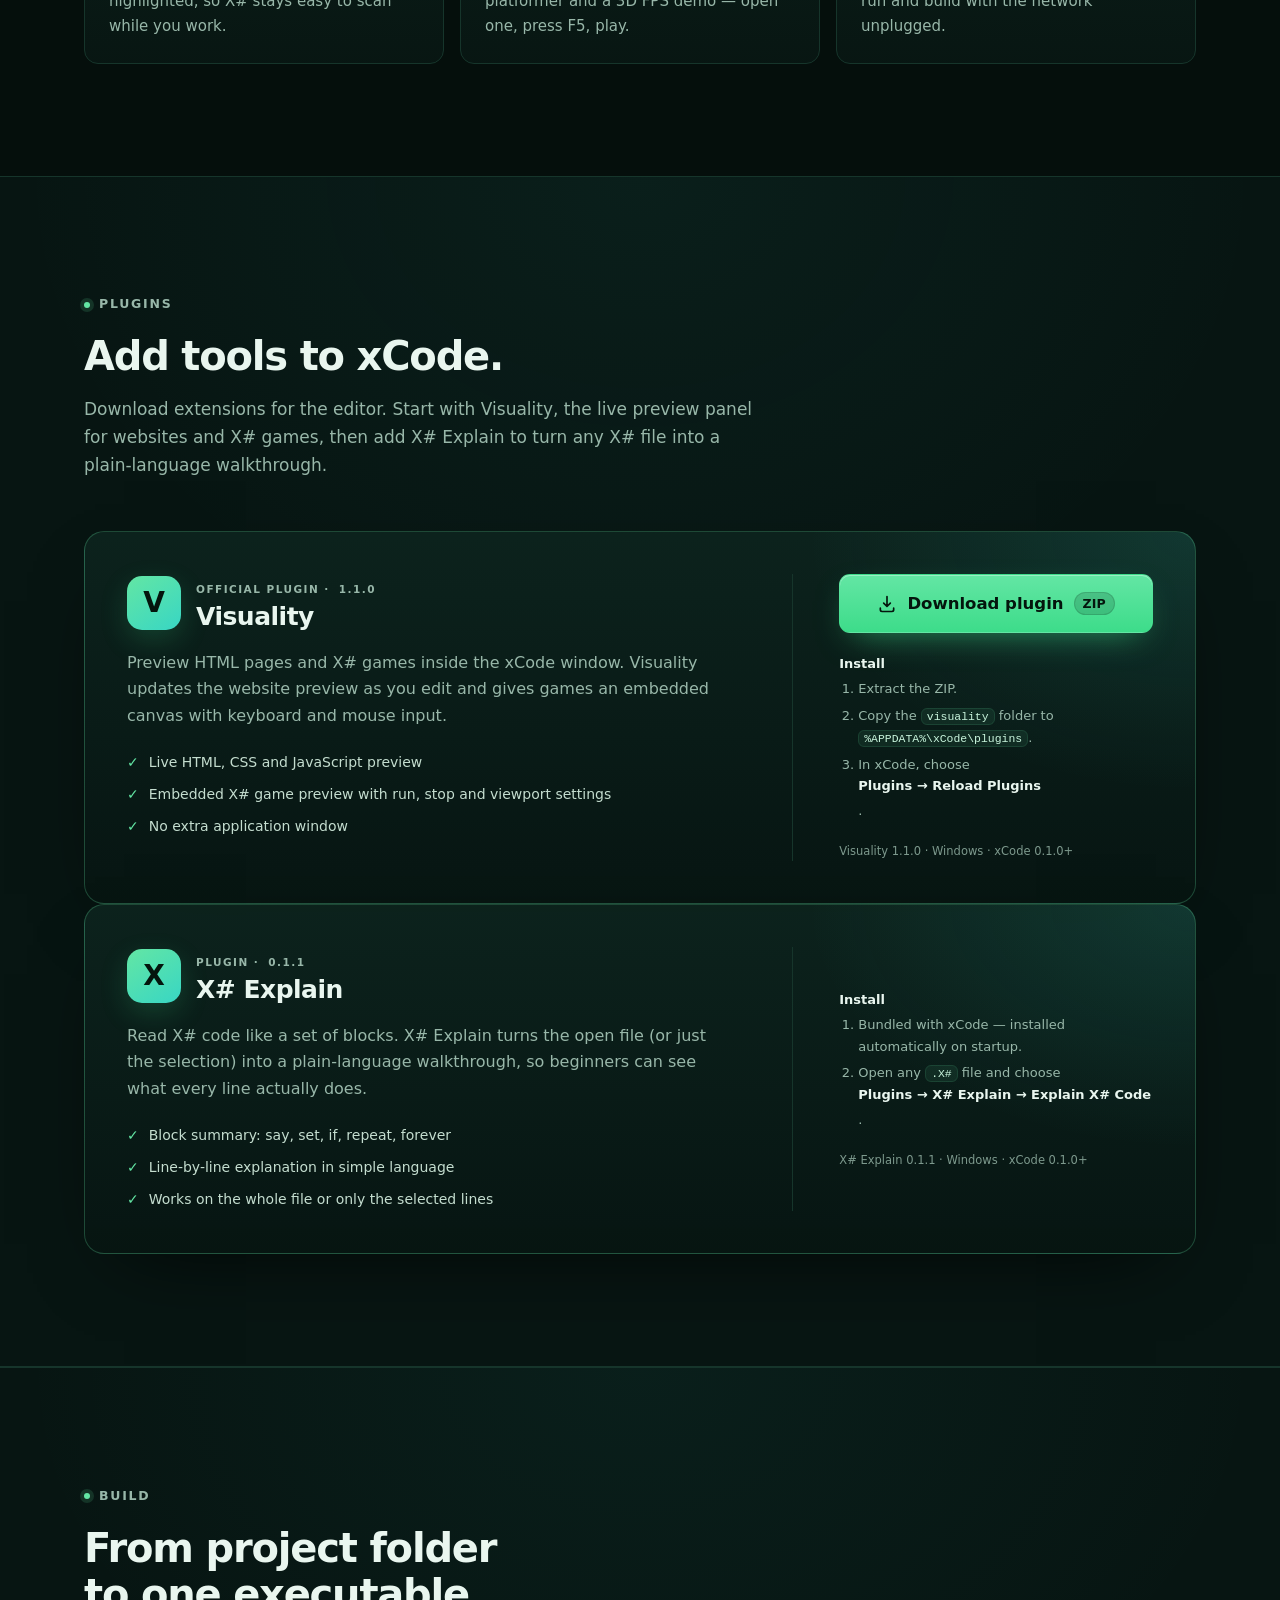
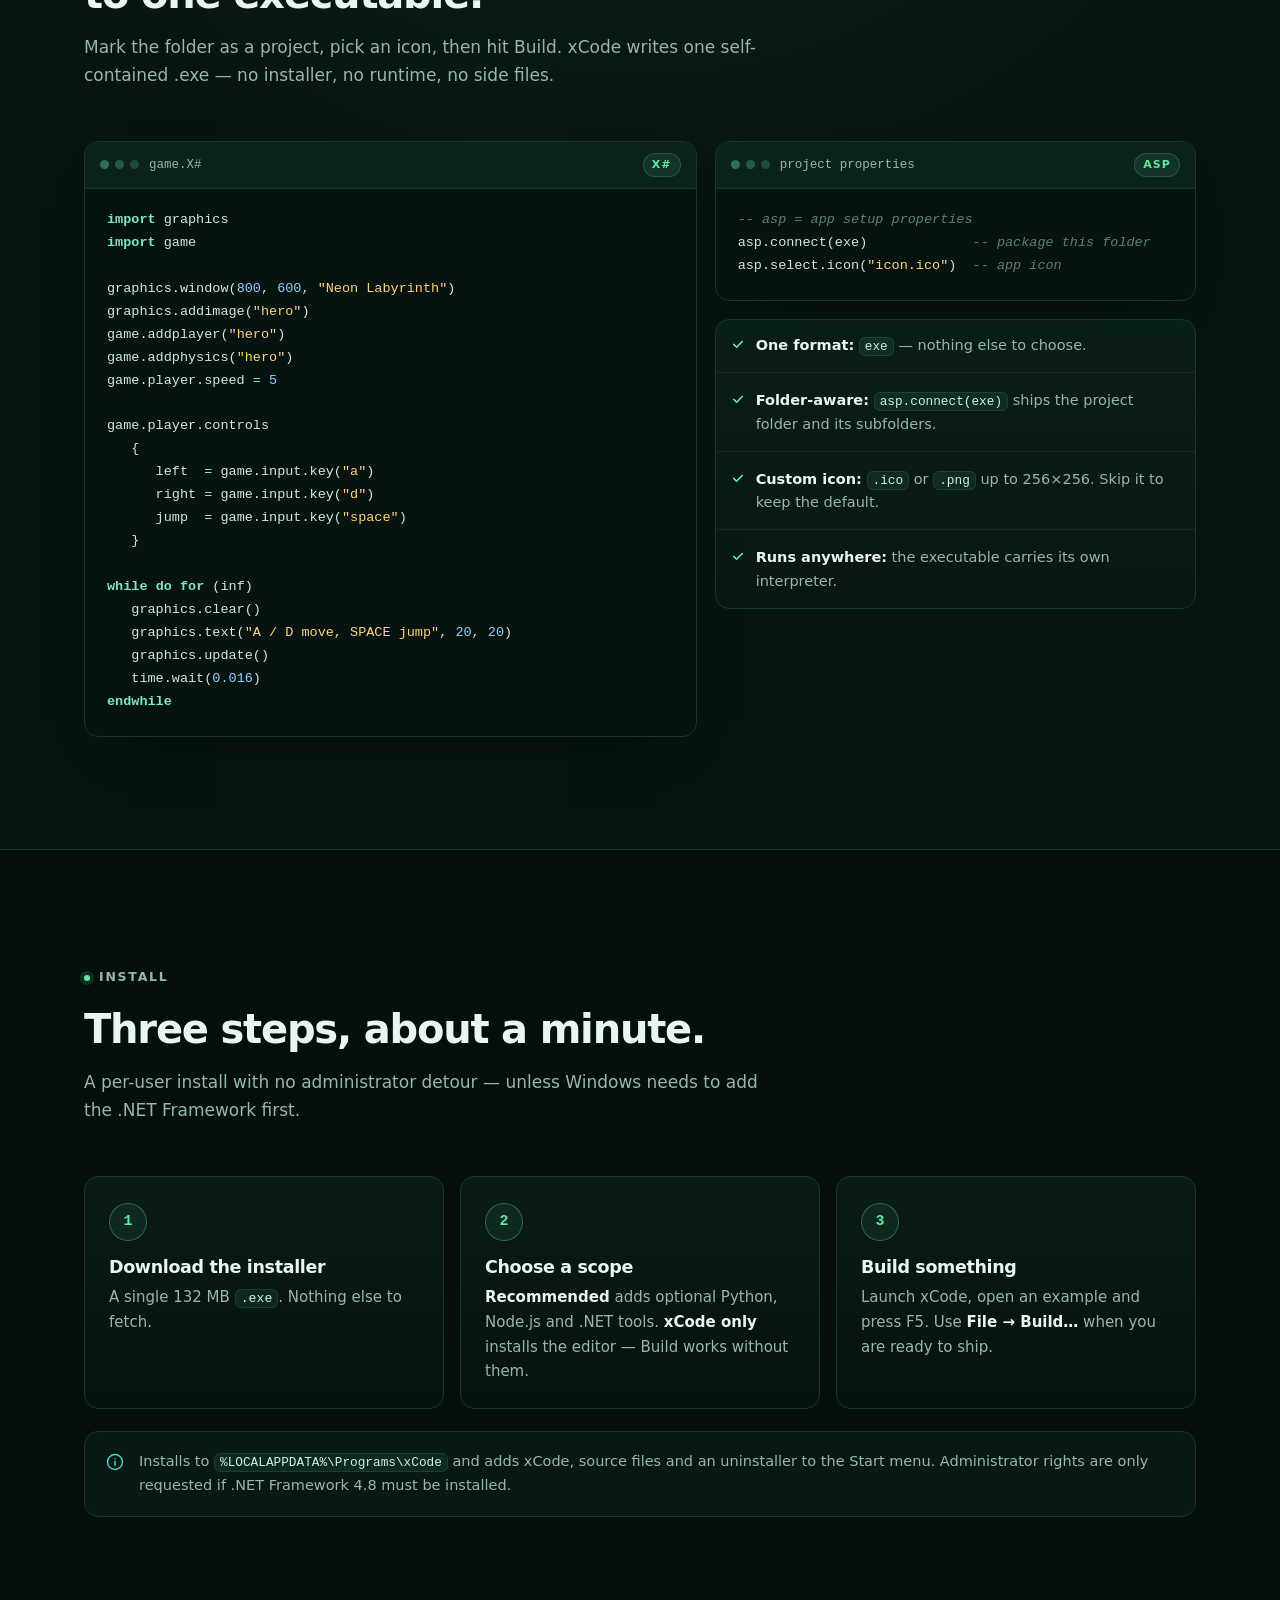
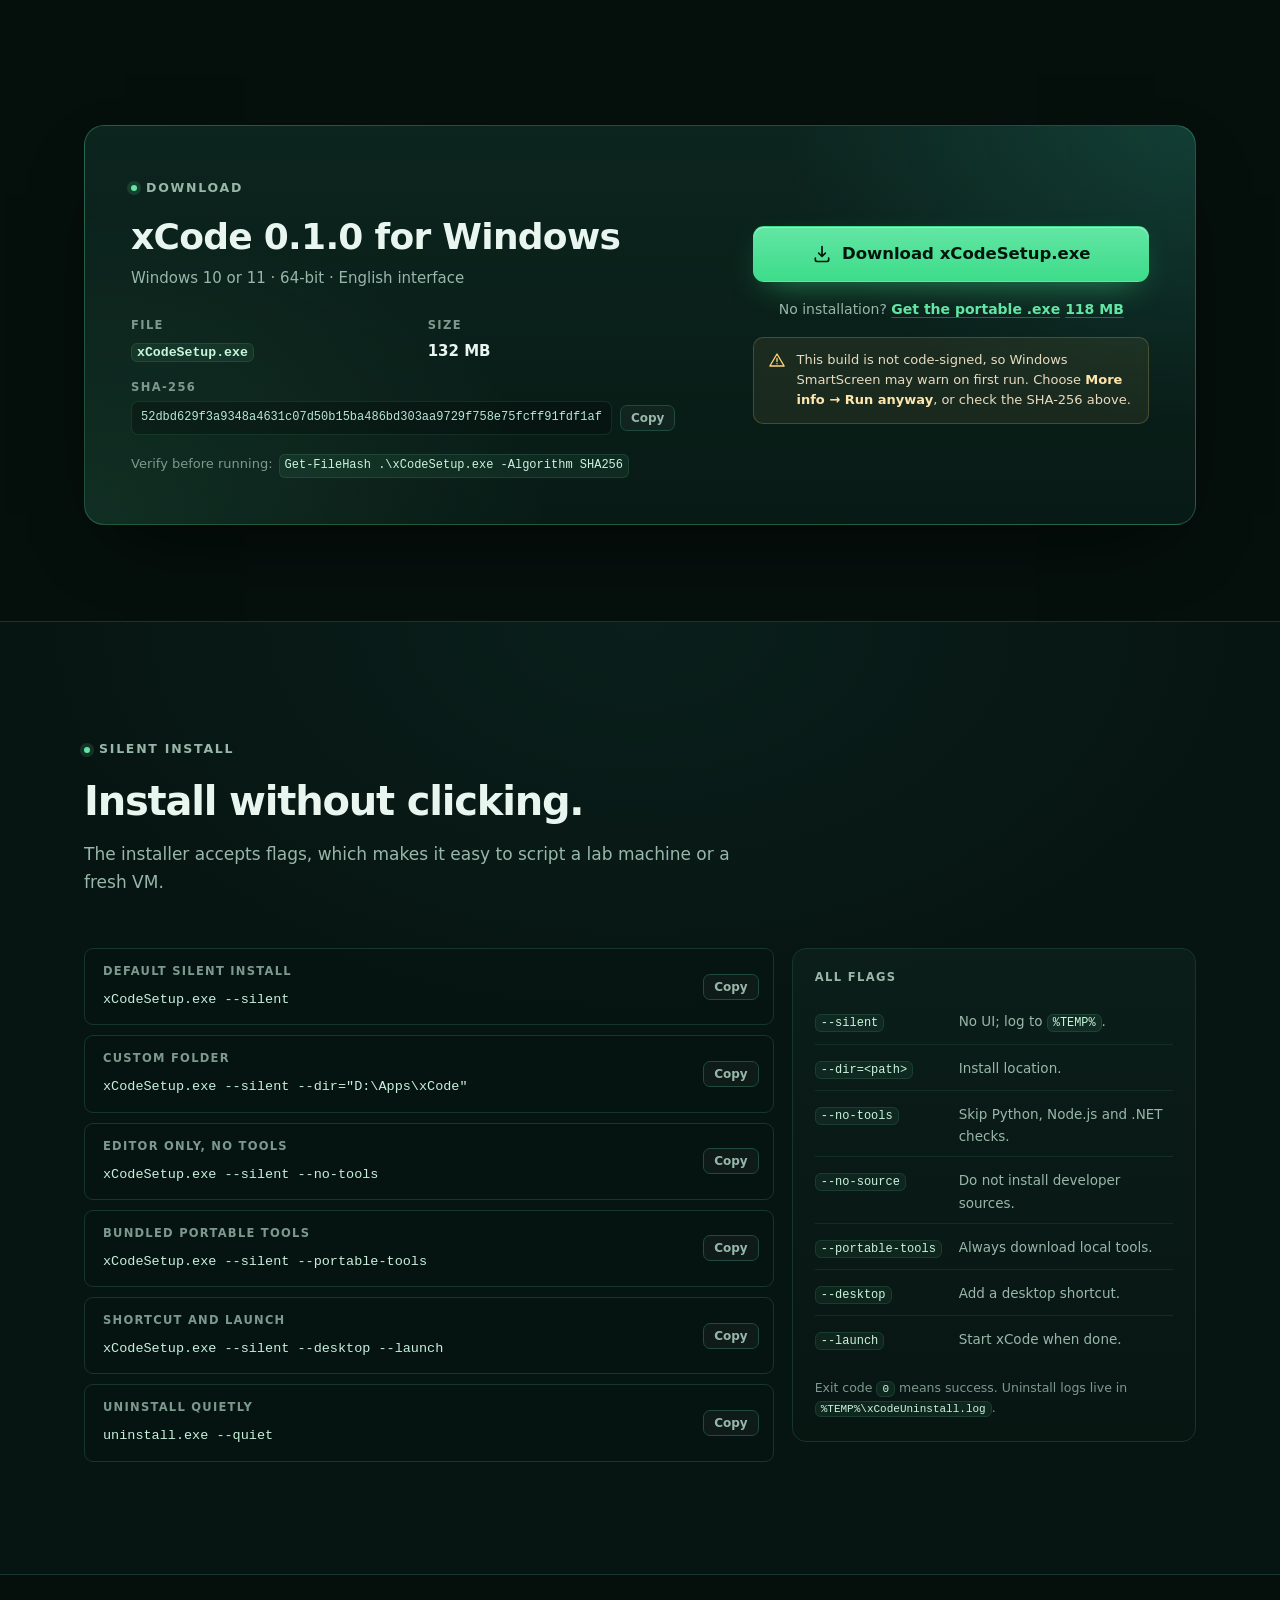
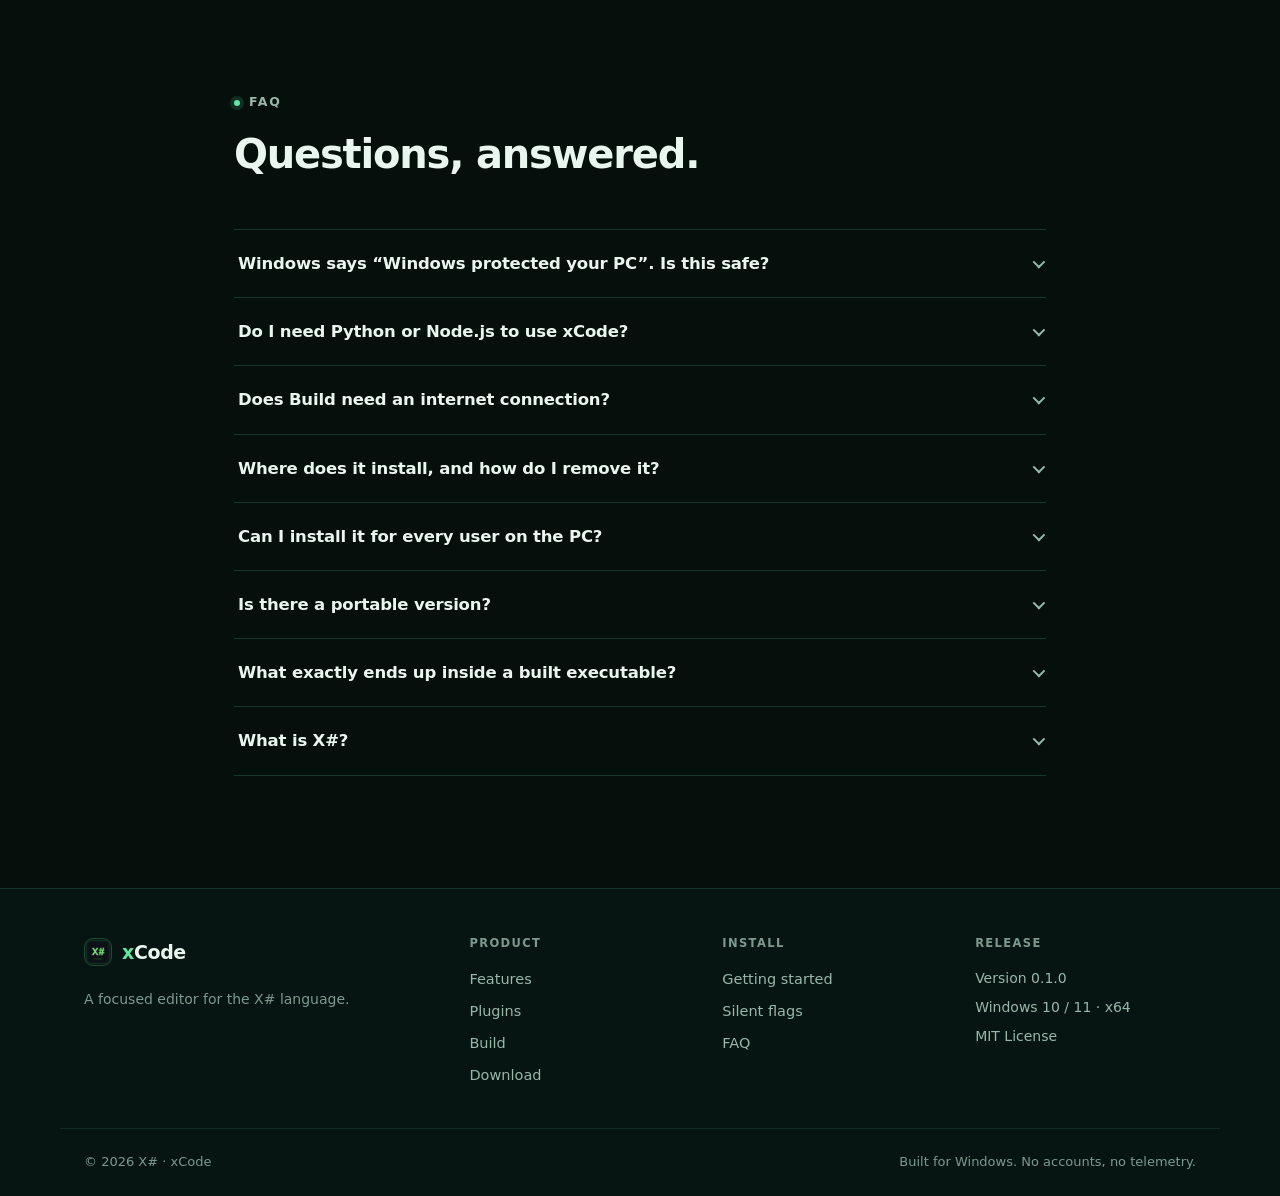
==== commit b3ca8efb: "Update site" ====
--- a/index.html
+++ b/index.html
@@ -190,7 +190,7 @@
         <p class="eyebrow"><span class="dot"></span> Plugins</p>
         <h2>Add tools to xCode.</h2>
         <p class="section-sub">
-          Download extensions for the editor. Start with Visuality, the live preview panel for websites and X# games, then add X# Explain to turn code into plain-language steps and Scratch Port to convert Scratch projects into an X# draft.
+          Download extensions for the editor. Start with Visuality, the live preview panel for websites and X# games, then add X# Explain to turn any X# file into a plain-language walkthrough.
         </p>
       </div>
 
@@ -234,51 +234,19 @@
       <article class="plugin-card reveal">
         <div class="plugin-card-main">
           <div class="plugin-title-row">
-            <span class="plugin-mark" aria-hidden="true">S</span>
-            <div>
-              <p class="eyebrow plugin-eyebrow">Plugin · <span data-plugin-version>0.3.0</span></p>
-              <h3>Scratch Port</h3>
+            <span class="plugin-mark" aria-hidden="true">X</span>
+            <div>
+              <p class="eyebrow plugin-eyebrow">Plugin · <span data-plugin-version>0.1.1</span></p>
+              <h3>X# Explain</h3>
             </div>
           </div>
           <p class="plugin-description">
-            Turn a Scratch project into a readable X# draft. Open a <code>.sb3</code> or
-            <code>.sb2</code> file (or paste a project JSON) and Scratch Port writes the
-            scripts back into the editor as X# code with block-by-block comments.
-          </p>
-          <ul class="plugin-features">
-            <li>Real <code>.sb3</code> / <code>.sb2</code> ZIP projects and raw project JSON</li>
-            <li>Say, wait, loops, conditions and variables mapped to X#</li>
-            <li>In xCode via the <strong>Plugins → Scratch Port → Scratch → X#</strong> command</li>
-          </ul>
-        </div>
-        <div class="plugin-card-side">
-          <div class="plugin-install">
-            <strong>Install</strong>
-            <ol>
-              <li>Bundled with xCode — no download needed.</li>
-              <li>In xCode, open a Scratch project, then choose <strong>Plugins → Scratch Port → Scratch → X#</strong>.</li>
-            </ol>
-          </div>
-          <p class="plugin-version">Scratch Port <span data-plugin-version>0.3.0</span> · Windows · xCode 0.1.0+</p>
-        </div>
-      </article>
-
-      <article class="plugin-card reveal">
-        <div class="plugin-card-main">
-          <div class="plugin-title-row">
-            <span class="plugin-mark" aria-hidden="true">X</span>
-            <div>
-              <p class="eyebrow plugin-eyebrow">Plugin · <span data-plugin-version>0.1.0</span></p>
-              <h3>X# Explain</h3>
-            </div>
-          </div>
-          <p class="plugin-description">
-            Read X# code like a set of Scratch blocks. X# Explain turns the open file
+            Read X# code like a set of blocks. X# Explain turns the open file
             (or just the selection) into a plain-language walkthrough, so beginners can
             see what every line actually does.
           </p>
           <ul class="plugin-features">
-            <li>Scratch-style summary: say, set, if, repeat, forever</li>
+            <li>Block summary: say, set, if, repeat, forever</li>
             <li>Line-by-line explanation in simple language</li>
             <li>Works on the whole file or only the selected lines</li>
           </ul>
@@ -291,7 +259,7 @@
               <li>Open any <code>.X#</code> file and choose <strong>Plugins → X# Explain → Explain X# Code</strong>.</li>
             </ol>
           </div>
-          <p class="plugin-version">X# Explain <span data-plugin-version>0.1.0</span> · Windows · xCode 0.1.0+</p>
+          <p class="plugin-version">X# Explain <span data-plugin-version>0.1.1</span> · Windows · xCode 0.1.0+</p>
         </div>
       </article>
     </div>
